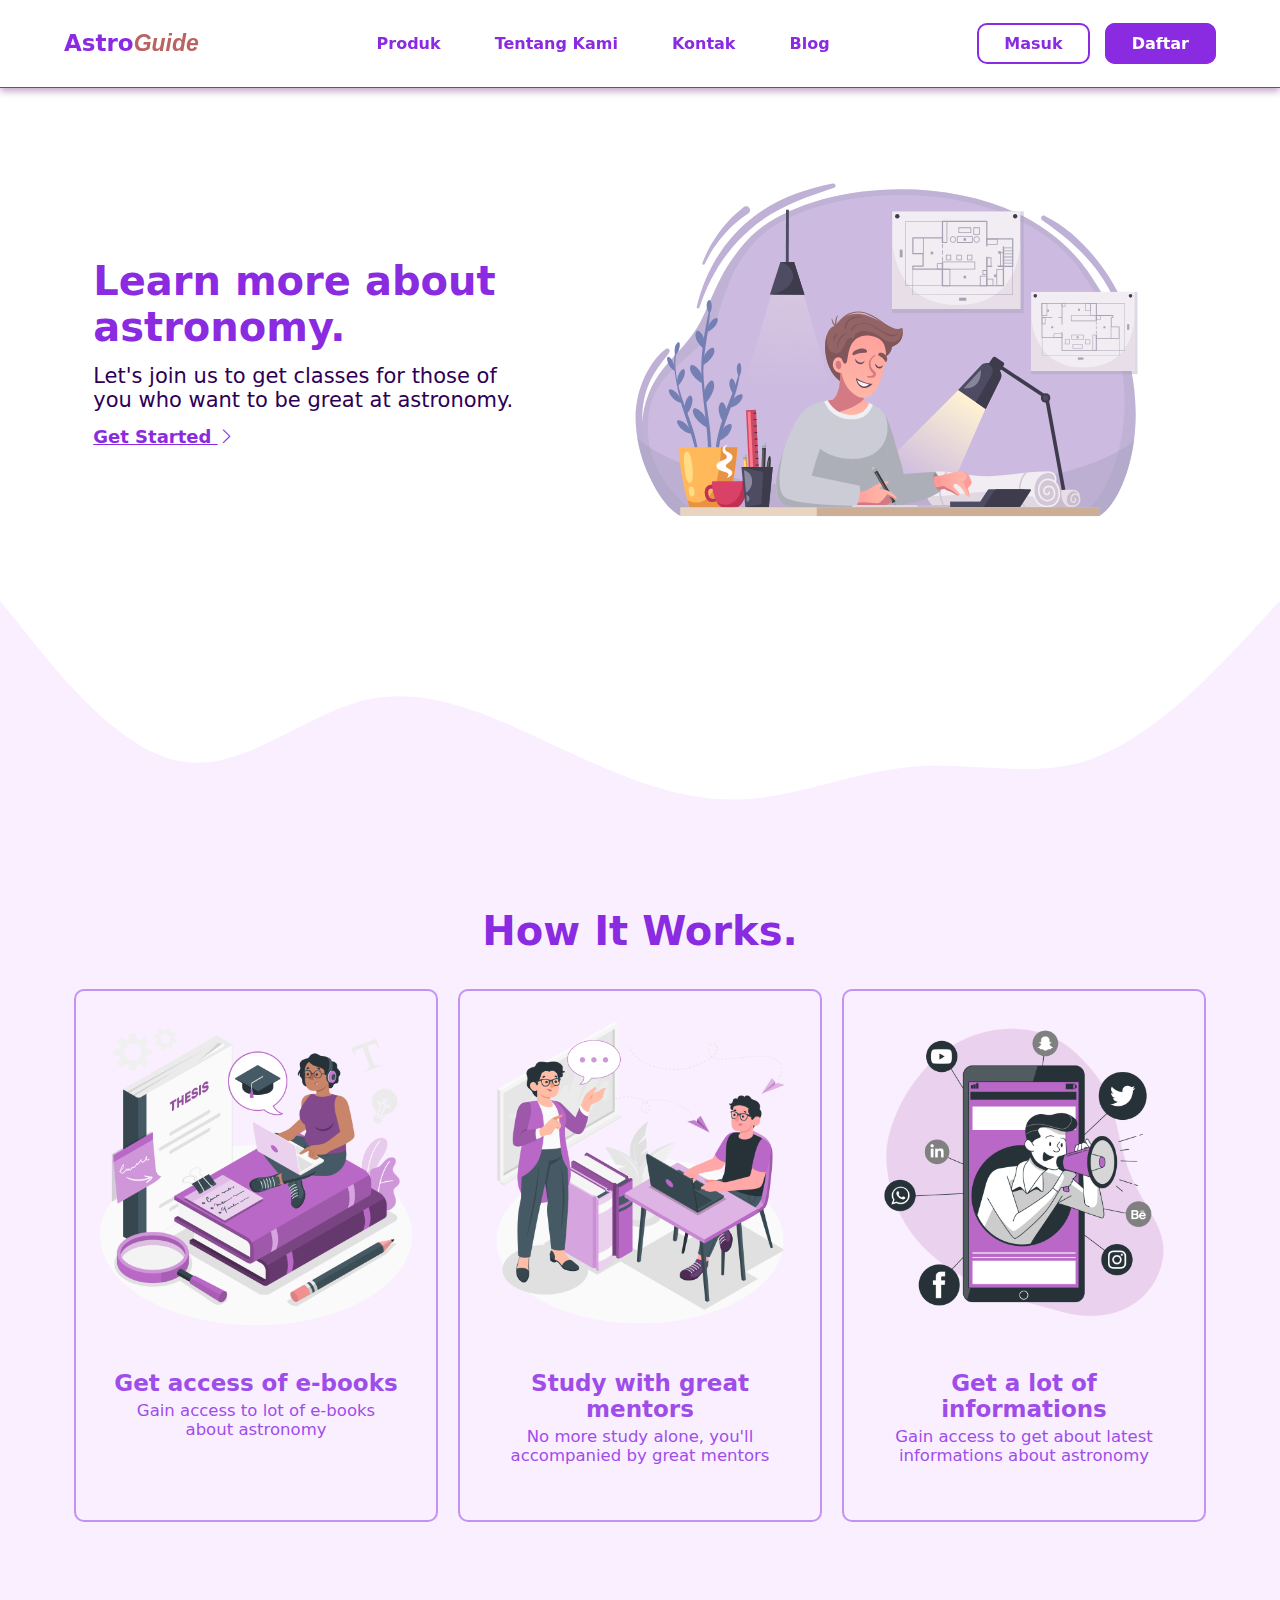
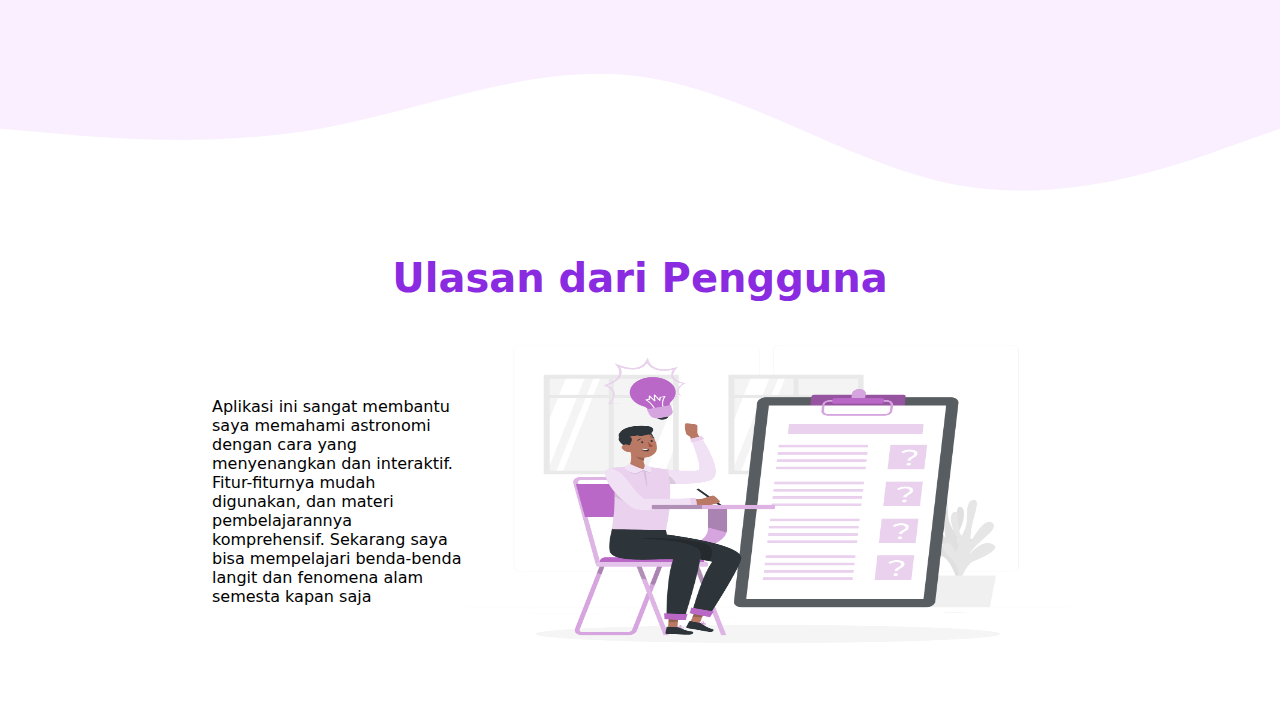
==== index.html @ 0cd85028 "first commit" ====
<!DOCTYPE html>
<html lang="en">
<head>
    <meta charset="UTF-8">
    <meta name="viewport" content="width=device-width, initial-scale=1.0">
    <title>Astro Guide</title>
    <link rel="stylesheet" href="/css/main.css">
    <link rel="stylesheet" href="https://cdn.jsdelivr.net/npm/bootstrap-icons@1.11.3/font/bootstrap-icons.min.css">
</head>
<body>
    <div class="navbar">
        <div class="logo">
            <a href="#">
                <h4>Astro<span>Guide</span> </h4>
            </a>
        </div>
        <div class="nav-items">
            <ul>
                <li>
                    <a href="product.html">Produk</a>
                </li>
                <li>
                    <a href="#">Tentang Kami</a>
                </li>
                <li>
                    <a href="#">Kontak</a>
                </li>
                <li>
                    <a href="#">Blog</a>
                </li>
            </ul>
        </div>
        
        <div class="button">
            <div id="btn-login">
                <a href="#">Masuk</a>
            </div>
            <div id="btn-register">
                <a href="#">Daftar</a>
            </div>
        </div>
    </div>
    <div class="section1">
        <div class="text">
            <h1>Learn more about astronomy.</h1>
            <p>Let's join us to get classes for those of you who want to be great at astronomy.</p>
            <a href="#">
                Get Started 
                <i class="bi bi-chevron-right"></i> 
            </a>
        </div>
        <img src="/img/13963346_2008.i203.001.architect cartoon.svg" alt="" height="400" width="600">    
        <svg xmlns="http://www.w3.org/2000/svg" viewBox="0 0 1440 320"><path fill="#faefffff" fill-opacity="1" d="M0,32L34.3,74.7C68.6,117,137,203,206,213.3C274.3,224,343,160,411,144C480,128,549,160,617,192C685.7,224,754,256,823,256C891.4,256,960,224,1029,218.7C1097.1,213,1166,235,1234,208C1302.9,181,1371,107,1406,69.3L1440,32L1440,320L1405.7,320C1371.4,320,1303,320,1234,320C1165.7,320,1097,320,1029,320C960,320,891,320,823,320C754.3,320,686,320,617,320C548.6,320,480,320,411,320C342.9,320,274,320,206,320C137.1,320,69,320,34,320L0,320Z"></path></svg>
    </div>

    <div class="section2">
        <h1>How It Works.</h1>
        <div class="container">
            <div class="column">
                <img src="/img/Thesis-amico.png" alt="">
                <div class="col-text">
                    <h3> Get access of e-books</h3>
                    <p>Gain access to lot of e-books about astronomy</p>
                </div>
            </div>
            <div class="column">
                <img src="img/Lesson-amico.png" alt="">
                <div class="col-text">
                    <h3>Study with great mentors</h3>
                    <p>No more study alone, you'll accompanied by great mentors</p>
                </div>
            </div>
            <div class="column">
                <img src="img/Mobile Marketing-bro.png" alt="">
                <div class="col-text">
                    <h3>Get a lot of informations</h3>
                    <p>Gain access to get about latest informations about astronomy</p>
                </div>
            </div>
        </div>
        <svg xmlns="http://www.w3.org/2000/svg" viewBox="0 0 1440 320"><path fill=" #ffff" fill-opacity="1" d="M0,192L60,197.3C120,203,240,213,360,192C480,171,600,117,720,133.3C840,149,960,235,1080,256C1200,277,1320,235,1380,213.3L1440,192L1440,320L1380,320C1320,320,1200,320,1080,320C960,320,840,320,720,320C600,320,480,320,360,320C240,320,120,320,60,320L0,320Z"></path></svg>
    </div>

    <div class="section3">
        <h1>Ulasan dari Pengguna</h1>
        <div class="review-1">
            <p>Aplikasi ini sangat membantu saya memahami astronomi dengan cara yang menyenangkan dan interaktif. Fitur-fiturnya mudah digunakan, dan materi pembelajarannya komprehensif. Sekarang saya bisa mempelajari benda-benda langit dan fenomena alam semesta kapan saja</p>
            <img src="/img/Exams-rafiki.png" alt="" height="400" width="600">
        </div>
    </div>

    <!-- <div class="footer">
        <div class="header-footer">
            <a class="logo-footer" href="#">
                <h4>AstroGuide</h4>
            </a>
            <div class="social-media">
                <ul>
                    <li>
                        <a href="#"><i class="bi bi-instagram"></i></a> 
                    </li>
                    <li>
                        <a href="#"><i class="bi bi-twitter"></i></a>
                    </li>
                    <li>
                        <a href="#"><i class="bi bi-facebook"></i></a>
                    </li>
                </ul>
            </div>
        </div>
    </div> -->
</body>
</html>
---- css/main.css ----
* {
    padding: 0;
    margin: 0;
    box-sizing: border-box;
    font-family: system-ui, -apple-system, BlinkMacSystemFont, 'Segoe UI', Roboto, Oxygen, Ubuntu, Cantarell, 'Open Sans', 'Helvetica Neue', sans-serif;
}

.navbar {
    position: sticky;
    top: 0;
    background-color: #ffff;
    display: flex;
    align-items: center;
    padding: 30px 5%;
    border-bottom: 1px solid;
    color: blueviolet;
    box-shadow: 0 3.5px 7px rgba(90, 2, 90, 0.35); 
}


.navbar a {
    text-decoration: none;
    color: blueviolet;
}

.logo a:hover {
    color: rgb(195, 147, 241);
}

.logo h4 {
    font-size: 23px;
    font-weight: bold;
}

.logo span {
    font-size: 23px;
    font-weight: bold;
    font-style: oblique;
    font-family: Verdana, Geneva, Tahoma, sans-serif;
    color: rgba(170, 60, 60, 0.8);  
}

.logo span:hover {
    font-size: 21px;
    font-weight: bold;
    font-style: oblique;
    font-family: Verdana, Geneva, Tahoma, sans-serif;
    color: rgba(248, 86, 86, 0.8);  
}

.nav-items {
    margin-left: auto;
}

.nav-items ul {
    list-style: none;
    display: flex;
    margin: 0;
    padding: 0;
}

.nav-items li {
    margin-left: 30px;
    padding: 0px 12px 0px 12px;
}


.nav-items a {
    font-weight: 600;
}

.nav-items a:hover {
    color: rgb(195, 147, 241);
}

.button {
    margin-left: auto;
    display: flex;
}

.button #btn-login a {
    margin-right: 15px;
    font-weight: 600;
    border: 2px solid blueviolet;
    padding: 9px 25px 9px 25px;
    border-radius: 10px;
    background-color: #ffff;
    color: blueviolet;
    
}

.button #btn-login a:hover {
    background-color: blueviolet;
    color: #ffff;
}

.button #btn-register a {
    font-weight: 600;
    border: 2px solid blueviolet;
    padding: 9px 25px 9px 25px;
    border-radius: 10px;
    background-color: blueviolet;
    color: #ffff;
}

.button #btn-register a:hover {
    background-color: rgb(79, 15, 139);
}

.section1 {
    padding: 5% 0 0 0;
    display: flex;
    align-items: center;
    justify-content: center;
    flex-wrap: wrap;
    gap: 20px;   
}

.text {
    width: 37%;
}

.text h1 {
    font-size: 40px;
    color: blueviolet;
}

.text p {
    margin: 14px 0;
    font-size: 21px;    
    color: rgb(45, 0, 86);
    width: 90%;
}

.text a {
    font-size: 18px;
    font-weight: 650;
    color: blueviolet;
}

.text a:hover {
    color: #c393f1;
}

.text i {
    font-size: 17px;
}

.section2 {
    background-color: #faefff;
    padding: 4% 0 0 0;
}

.section2 svg {
    margin-bottom: -4px;
}

.section2 h1 {
    text-align: center;
    font-size: 40px;
    color: blueviolet;
}

.container {
    margin: 2% 5%;
    display: flex;
}

.column {
    flex: 1;
    margin: 10px;
    padding: 20px;
    text-align: center;
    border: 2px solid #c393f1;
    border-radius: 10px;
}

.column img {
    max-width: 100%;
    height: auto;
}

.column .col-text {
    margin: 20px 0px 20px 0px;
    padding: 15px;
    color: #9e4de9;
}

.col-text h3 {
    margin-bottom: 5px;
    font-size: 23px;
}

.col-text p {
    font-size: 16.5px;
}

.section3 {
    padding: 1% 0 0 0;
}

.section3 h1 {
    text-align: center;
    font-size: 40px;
    color: blueviolet;
}

.review-1 {
    display: flex;
    justify-content: center;
    align-items: center;
}

.review-1 p {
    width: 20%;
}

/* .footer {
    margin: 0;
    padding: 20px;
}

.footer .header-footer {
    display: flex;
    margin: 23px 58px;
    border: 1px solid;
    padding: 15px;    
}

.footer .logo-footer{
    color: #c393f1;
    text-decoration: none;
}

.footer .header-footer i {
    color: #c393f1;
}

.footer .header-footer ul {
    list-style: none;
    display: flex;
}

.footer .header-footer li {
    margin-left: 50px;
} */
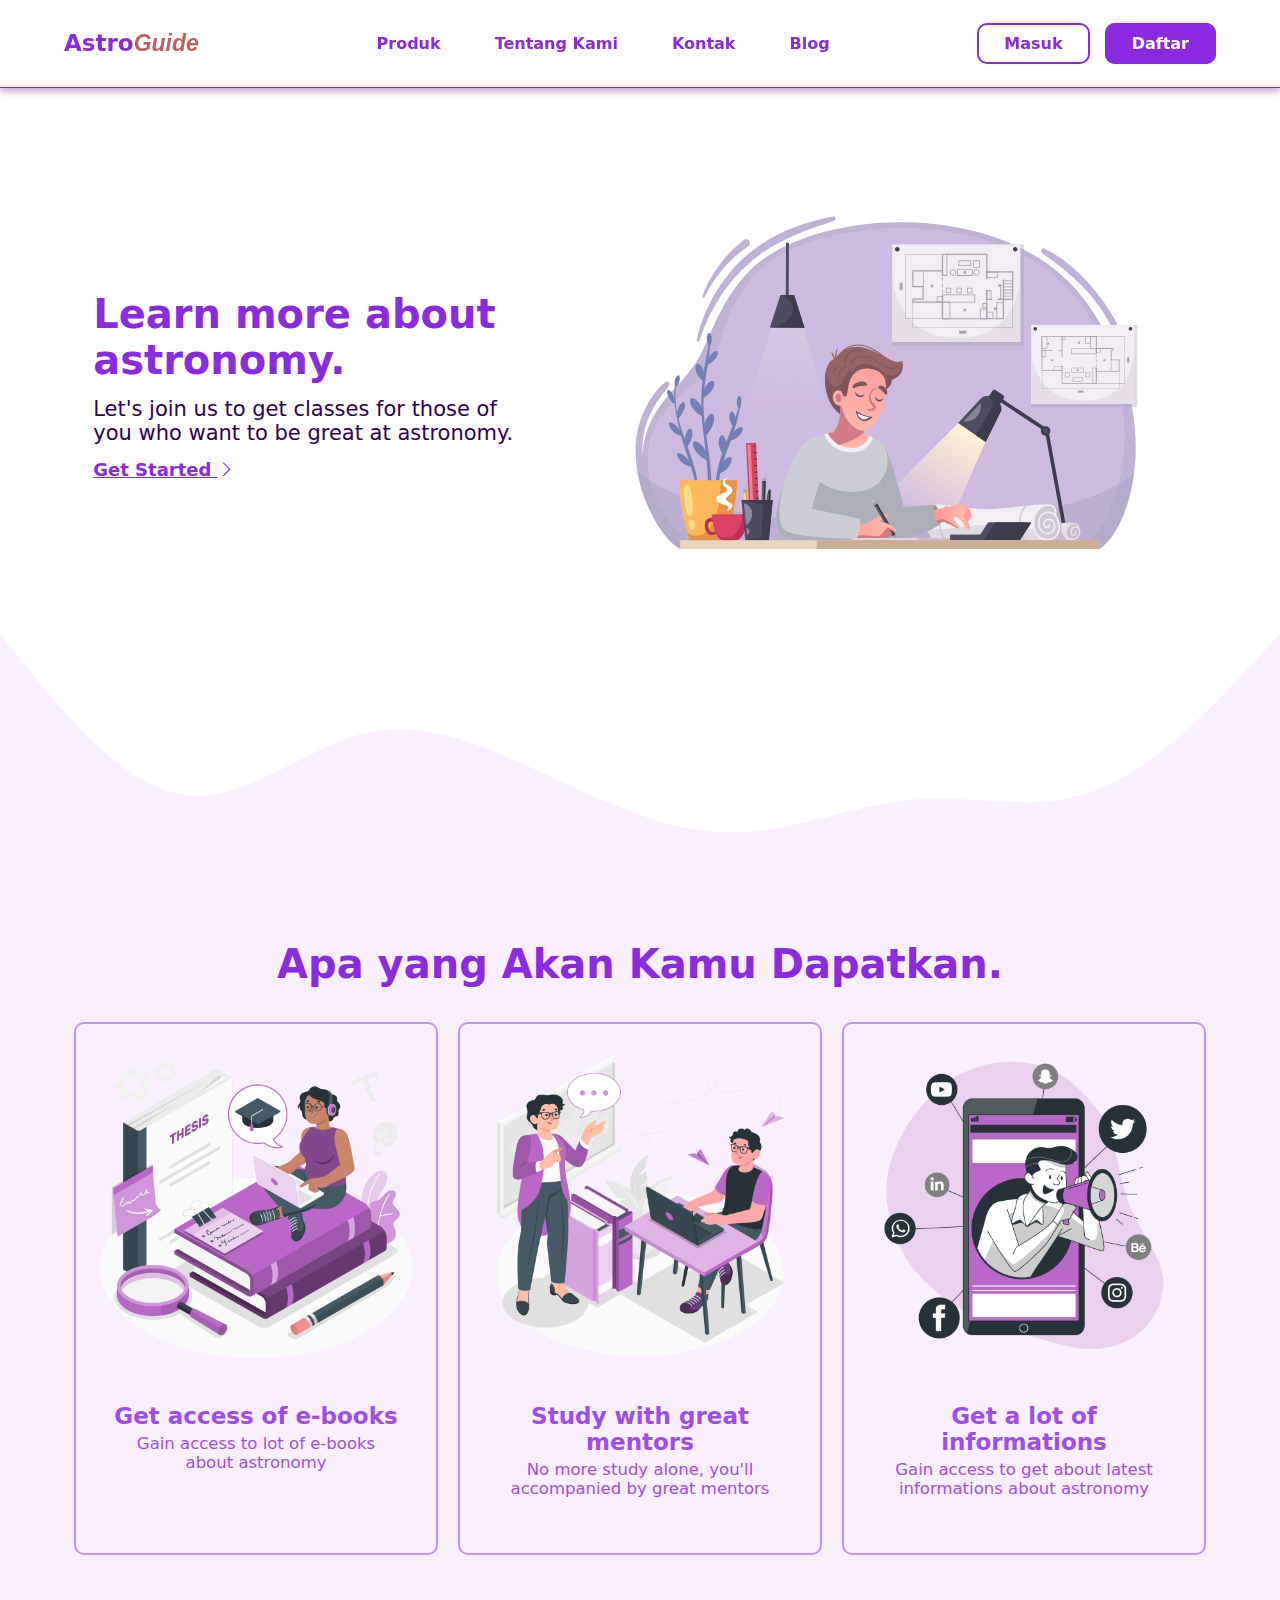
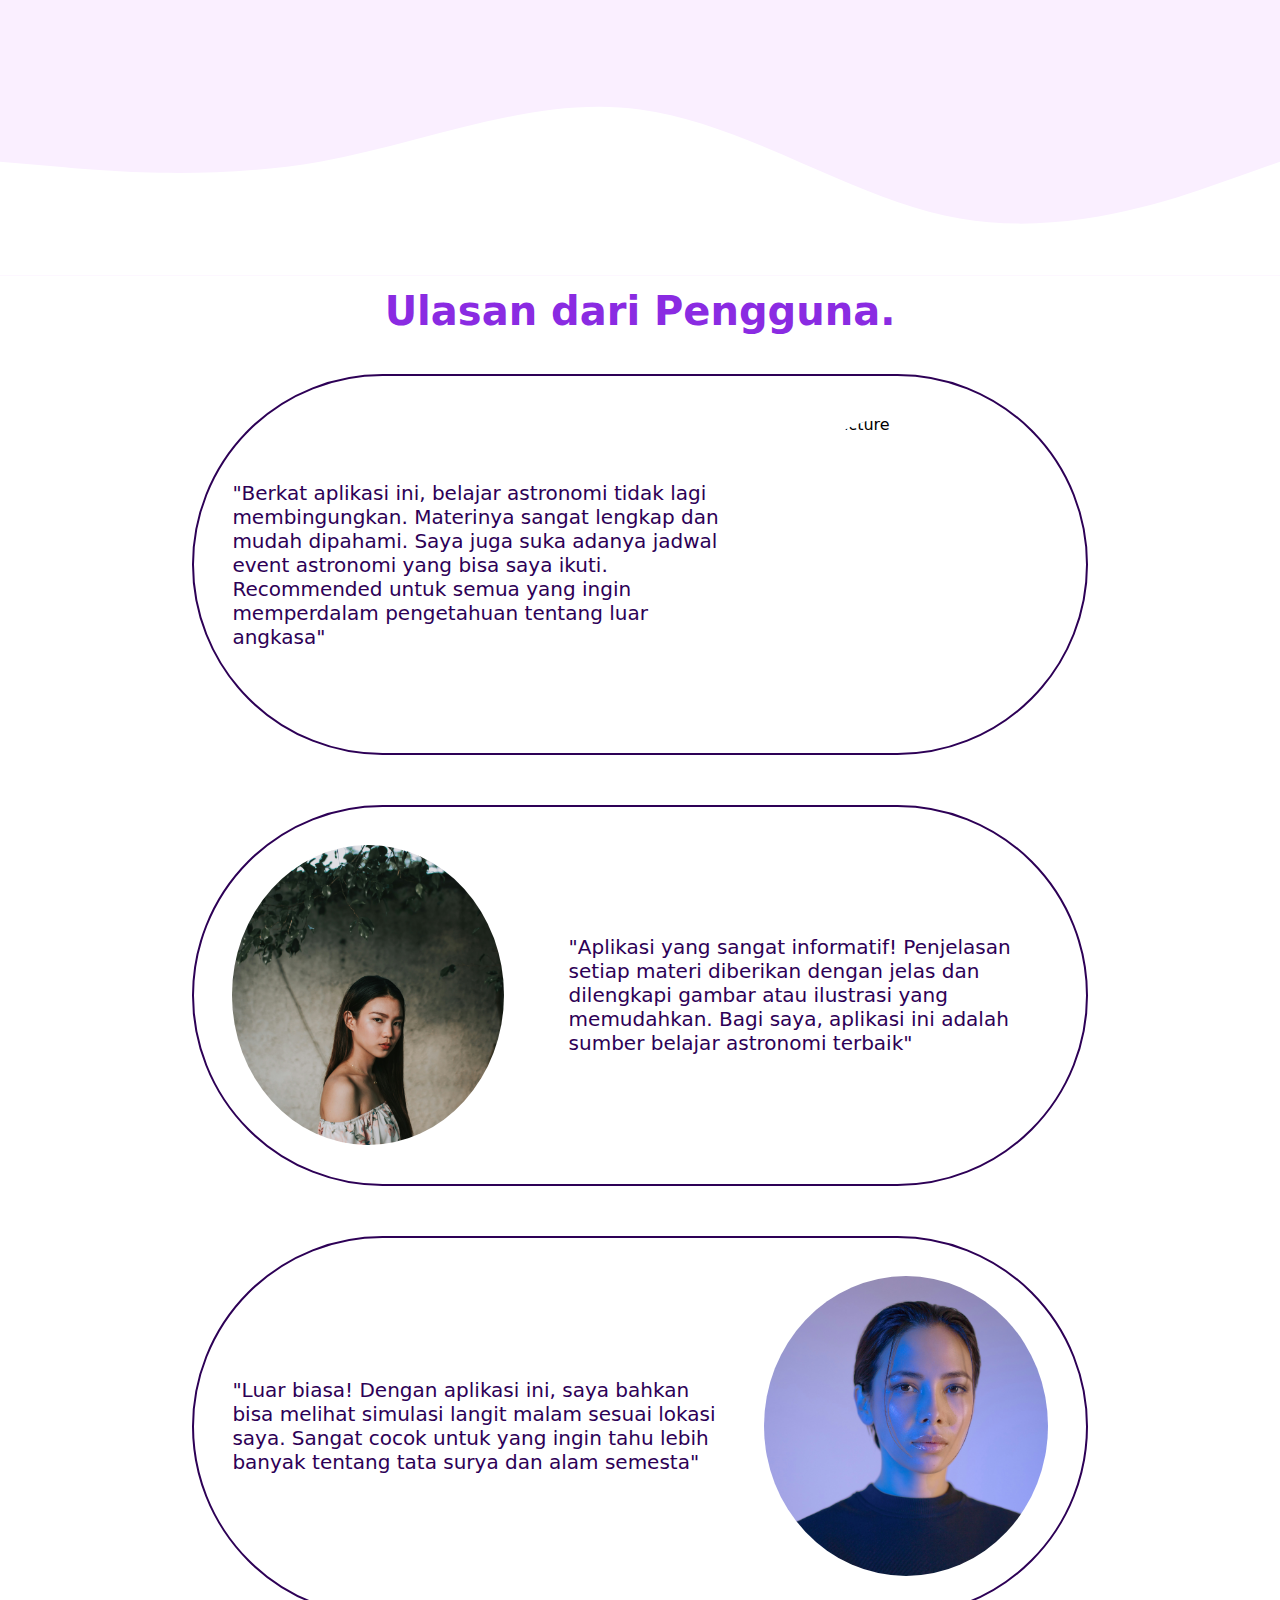
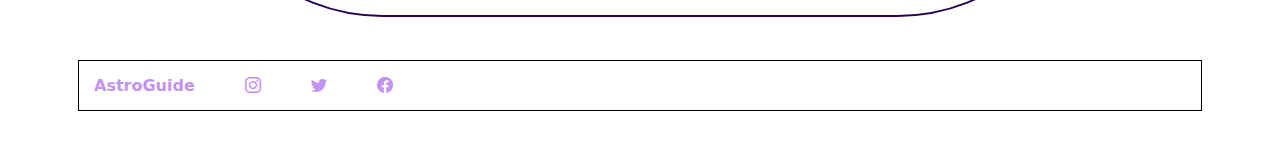
==== commit 84565eec: "update mayor section 3 dan minor section 1" ====
--- a/index.html
+++ b/index.html
@@ -54,7 +54,7 @@
     </div>
 
     <div class="section2">
-        <h1>How It Works.</h1>
+        <h1>Apa yang Akan Kamu Dapatkan.</h1>
         <div class="container">
             <div class="column">
                 <img src="/img/Thesis-amico.png" alt="">
@@ -82,14 +82,22 @@
     </div>
 
     <div class="section3">
-        <h1>Ulasan dari Pengguna</h1>
+        <h1>Ulasan dari Pengguna.</h1>
         <div class="review-1">
-            <p>Aplikasi ini sangat membantu saya memahami astronomi dengan cara yang menyenangkan dan interaktif. Fitur-fiturnya mudah digunakan, dan materi pembelajarannya komprehensif. Sekarang saya bisa mempelajari benda-benda langit dan fenomena alam semesta kapan saja</p>
-            <img src="/img/Exams-rafiki.png" alt="" height="400" width="600">
+            <p>"Berkat aplikasi ini, belajar astronomi tidak lagi membingungkan. Materinya sangat lengkap dan mudah dipahami. Saya juga suka adanya jadwal event astronomi yang bisa saya ikuti. Recommended untuk semua yang ingin memperdalam pengetahuan tentang luar angkasa"</p>
+            <img src="img/joe-gardner-N5GCRjEMboQ-unsplash.jpg" alt="Profile Picture">
+        </div>
+        <div class="review-2">
+            <img src="img/jim-flores-dE6c9RZoyL8-unsplash.jpg" alt="Profile Picture">
+            <p>"Aplikasi yang sangat informatif! Penjelasan setiap materi diberikan dengan jelas dan dilengkapi gambar atau ilustrasi yang memudahkan. Bagi saya, aplikasi ini adalah sumber belajar astronomi terbaik"</p>
+        </div>
+        <div class="review-1">
+            <p>"Luar biasa! Dengan aplikasi ini, saya bahkan bisa melihat simulasi langit malam sesuai lokasi saya. Sangat cocok untuk yang ingin tahu lebih banyak tentang tata surya dan alam semesta"</p>
+            <img src="img/aiony-haust-3TLl_97HNJo-unsplash.jpg" alt="Profile Picture">
         </div>
     </div>
 
-    <!-- <div class="footer">
+    <div class="footer">
         <div class="header-footer">
             <a class="logo-footer" href="#">
                 <h4>AstroGuide</h4>
@@ -108,6 +116,6 @@
                 </ul>
             </div>
         </div>
-    </div> -->
+    </div>
 </body>
 </html>--- a/css/main.css
+++ b/css/main.css
@@ -108,7 +108,7 @@
 }
 
 .section1 {
-    padding: 5% 0 0 0;
+    padding: 7.6% 0 0 0;
     display: flex;
     align-items: center;
     justify-content: center;
@@ -203,19 +203,62 @@
     text-align: center;
     font-size: 40px;
     color: blueviolet;
+    margin-bottom: 40px;
+}
+
+.section3 p {
+    color: rgb(45, 0, 86);
+    font-size: 20px;
+    width: 65%;
 }
 
 .review-1 {
     display: flex;
     justify-content: center;
     align-items: center;
+    padding: 3%; 
+    width: 70%;
+    margin: auto;
+    border: 2px solid rgb(45, 0, 86);
+    border-radius: 20ch;
 }
 
 .review-1 p {
-    width: 20%;
-}
-
-/* .footer {
+    margin-right: 30px;
+}
+
+.review-1 img {
+    border-radius: 50%;
+    width: 300px;
+    height: 300px;
+    object-fit: cover;
+}
+
+.review-2 {
+    display: flex;
+    justify-content: center;
+    align-items: center;
+    padding: 3%; 
+    width: 70%;
+    margin: auto;
+    margin-top: 50px;
+    margin-bottom: 50px;
+    border: 2px solid rgb(45, 0, 86);
+    border-radius: 20ch;
+}
+
+.review-2 p {
+    margin-left: 65px;
+}
+
+.review-2 img {
+    border-radius: 50%;
+    width: 300px;
+    height: 300px;
+    object-fit: cover;
+}
+
+.footer {
     margin: 0;
     padding: 20px;
 }
@@ -243,11 +286,11 @@
 
 .footer .header-footer li {
     margin-left: 50px;
-} */
-
-
-
-
-
-
-
+}
+
+
+
+
+
+
+
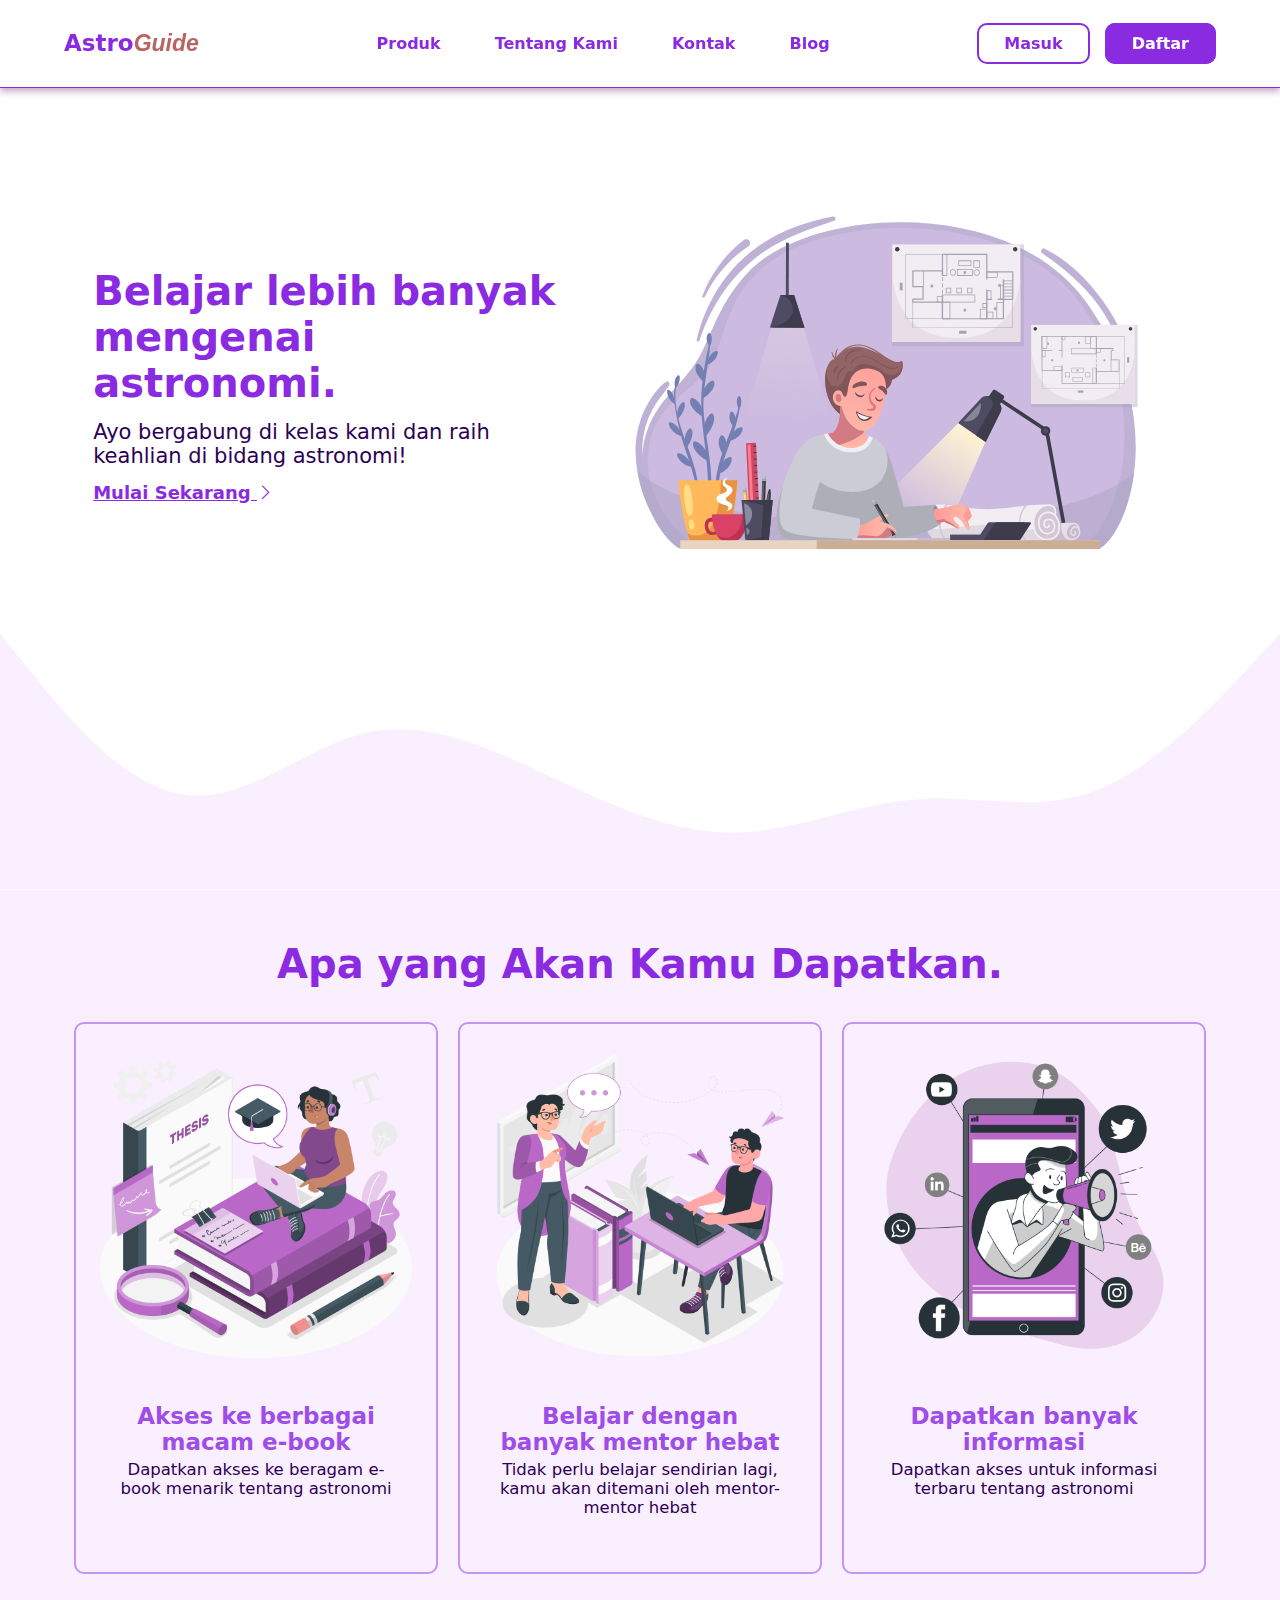
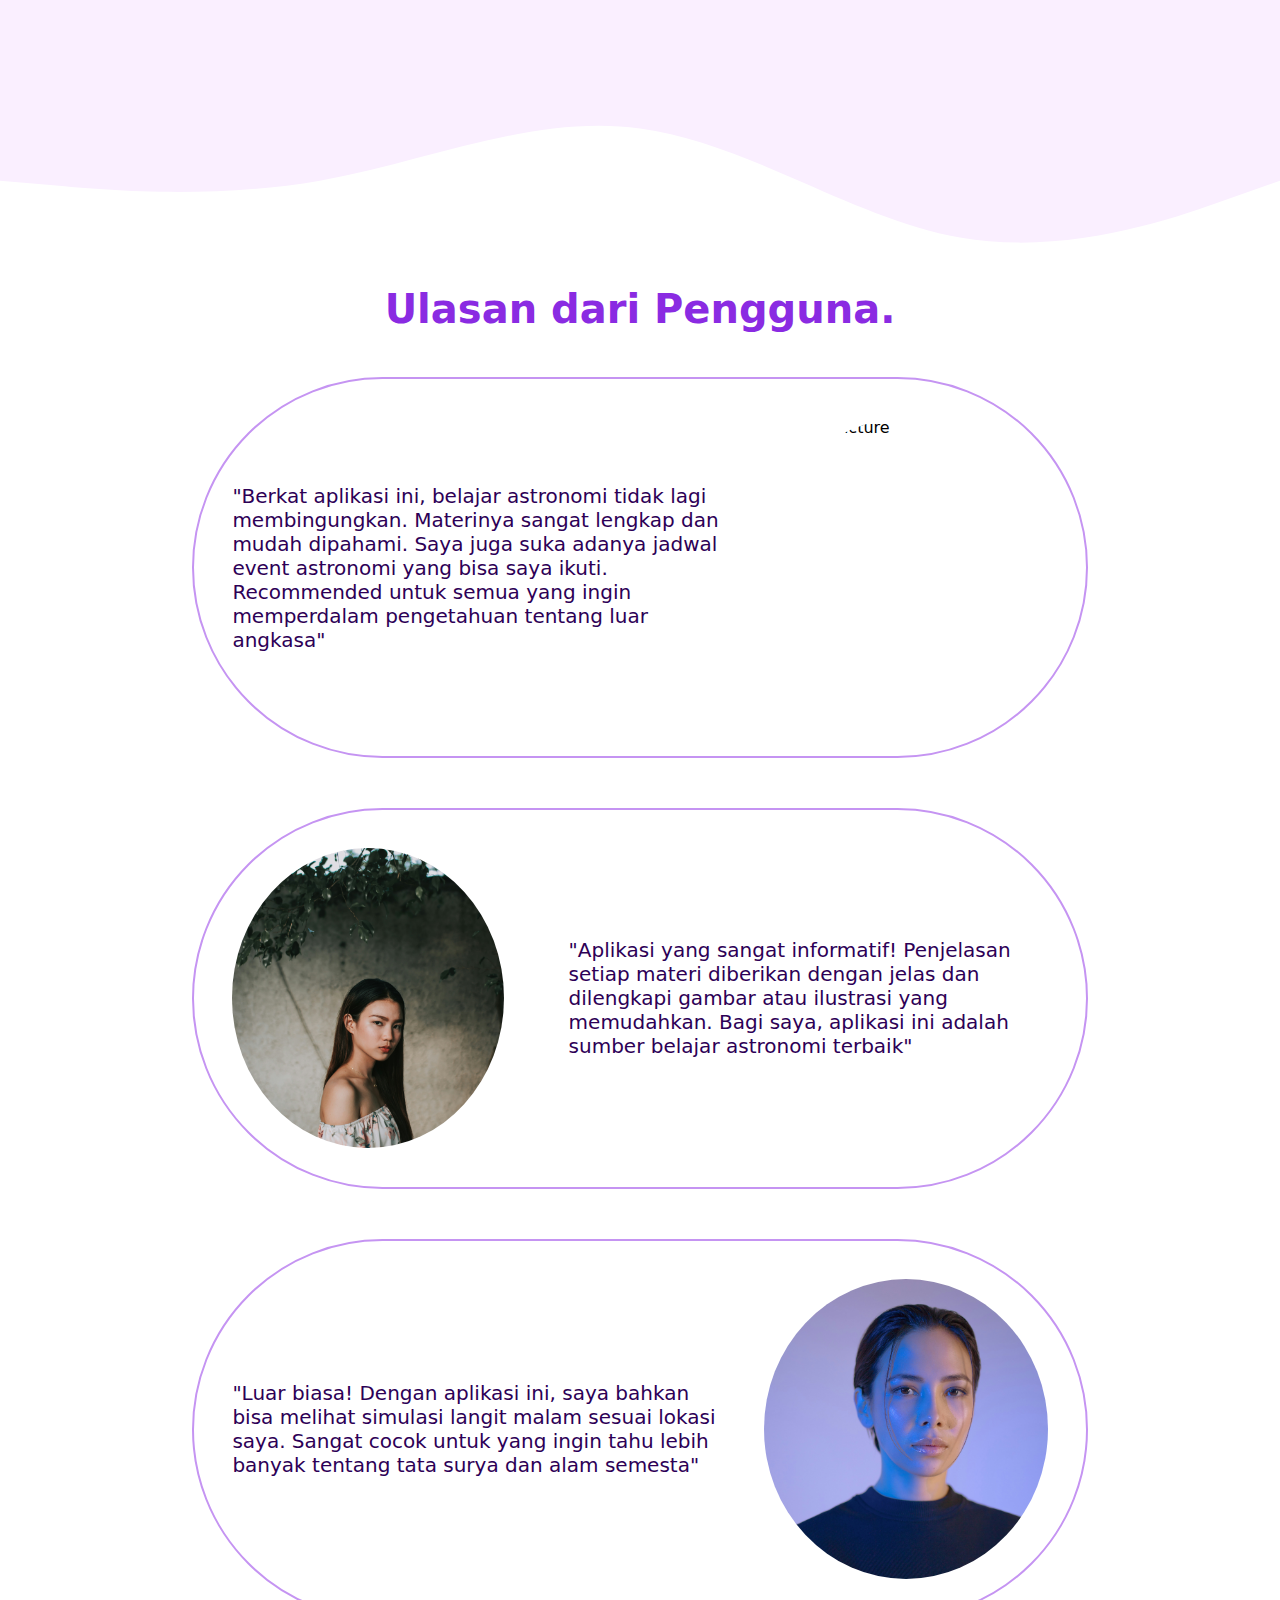
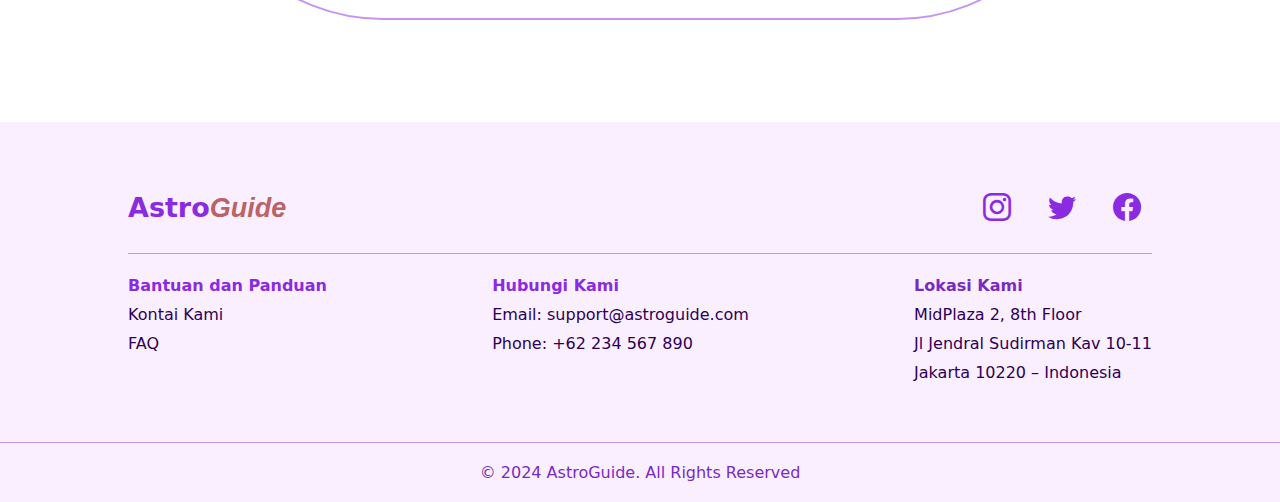
==== commit e68e491c: "membuat footer dan menambahkan sedikit minor perubahan ke dalam index" ====
--- a/index.html
+++ b/index.html
@@ -10,8 +10,8 @@
 <body>
     <div class="navbar">
         <div class="logo">
-            <a href="#">
-                <h4>Astro<span>Guide</span> </h4>
+            <a href="index.html">
+                <h4>Astro<span>Guide</span></h4>
             </a>
         </div>
         <div class="nav-items">
@@ -33,7 +33,7 @@
         
         <div class="button">
             <div id="btn-login">
-                <a href="#">Masuk</a>
+                <a href="login.html">Masuk</a>
             </div>
             <div id="btn-register">
                 <a href="#">Daftar</a>
@@ -42,10 +42,10 @@
     </div>
     <div class="section1">
         <div class="text">
-            <h1>Learn more about astronomy.</h1>
-            <p>Let's join us to get classes for those of you who want to be great at astronomy.</p>
+            <h1>Belajar lebih banyak mengenai astronomi.</h1>
+            <p>Ayo bergabung di kelas kami dan raih keahlian di bidang astronomi!</p>
             <a href="#">
-                Get Started 
+                Mulai Sekarang
                 <i class="bi bi-chevron-right"></i> 
             </a>
         </div>
@@ -59,22 +59,22 @@
             <div class="column">
                 <img src="/img/Thesis-amico.png" alt="">
                 <div class="col-text">
-                    <h3> Get access of e-books</h3>
-                    <p>Gain access to lot of e-books about astronomy</p>
+                    <h3>Akses ke berbagai macam e-book</h3>
+                    <p>Dapatkan akses ke beragam e-book menarik tentang astronomi</p>
                 </div>
             </div>
             <div class="column">
                 <img src="img/Lesson-amico.png" alt="">
                 <div class="col-text">
-                    <h3>Study with great mentors</h3>
-                    <p>No more study alone, you'll accompanied by great mentors</p>
+                    <h3>Belajar dengan banyak mentor hebat</h3>
+                    <p>Tidak perlu belajar sendirian lagi, kamu akan ditemani oleh mentor-mentor hebat</p>
                 </div>
             </div>
             <div class="column">
                 <img src="img/Mobile Marketing-bro.png" alt="">
                 <div class="col-text">
-                    <h3>Get a lot of informations</h3>
-                    <p>Gain access to get about latest informations about astronomy</p>
+                    <h3>Dapatkan banyak informasi</h3>
+                    <p>Dapatkan akses untuk informasi terbaru tentang astronomi</p>
                 </div>
             </div>
         </div>
@@ -99,9 +99,9 @@
 
     <div class="footer">
         <div class="header-footer">
-            <a class="logo-footer" href="#">
-                <h4>AstroGuide</h4>
-            </a>
+            <div class="logo-footer">
+                <h4>Astro<span>Guide</span></h4>
+            </div>
             <div class="social-media">
                 <ul>
                     <li>
@@ -116,6 +116,31 @@
                 </ul>
             </div>
         </div>
+        <div class="body-footer">
+            <div class="links">
+                <h4>Bantuan dan Panduan</h4>
+                <ul>
+                    <li><a href="#">Kontai Kami</a></li>
+                    <li><a href="#">FAQ</a></li>
+                </ul>
+            </div>
+            <div class="contact">
+                <h4>Hubungi Kami</h4>
+                <p>Email: support@astroguide.com</p>
+                <p>Phone: +62 234 567 890</p>
+            </div>
+            <div class="location">
+                <h4>Lokasi Kami</h4>
+                <p>MidPlaza 2, 8th Floor</p>
+                <p> Jl Jendral Sudirman Kav 10-11</p>
+                <p>Jakarta 10220 – Indonesia</p>
+            </div>
+        </div>
     </div>
+    <footer>
+        <p>© 2024 AstroGuide. All Rights Reserved</p>
+    </footer>
+            
 </body>
+<script ></script>
 </html>--- a/css/main.css
+++ b/css/main.css
@@ -13,14 +13,14 @@
     align-items: center;
     padding: 30px 5%;
     border-bottom: 1px solid;
-    color: blueviolet;
+    color: rgb(138, 43, 226);
     box-shadow: 0 3.5px 7px rgba(90, 2, 90, 0.35); 
 }
 
 
 .navbar a {
     text-decoration: none;
-    color: blueviolet;
+    color: rgb(138, 43, 226);
 }
 
 .logo a:hover {
@@ -52,6 +52,11 @@
     margin-left: auto;
 }
 
+.nav-items .active {
+    color: rgb(195, 147, 241);
+    text-decoration: underline;
+}
+
 .nav-items ul {
     list-style: none;
     display: flex;
@@ -63,7 +68,6 @@
     margin-left: 30px;
     padding: 0px 12px 0px 12px;
 }
-
 
 .nav-items a {
     font-weight: 600;
@@ -90,7 +94,7 @@
 }
 
 .button #btn-login a:hover {
-    background-color: blueviolet;
+    background-color: #8a2be2;
     color: #ffff;
 }
 
@@ -122,7 +126,7 @@
 
 .text h1 {
     font-size: 40px;
-    color: blueviolet;
+    color: rgb(138, 43, 226);
 }
 
 .text p {
@@ -152,13 +156,13 @@
 }
 
 .section2 svg {
-    margin-bottom: -4px;
+    margin-bottom: -25px;
 }
 
 .section2 h1 {
     text-align: center;
     font-size: 40px;
-    color: blueviolet;
+    color: rgb(138, 43, 226);
 }
 
 .container {
@@ -171,7 +175,7 @@
     margin: 10px;
     padding: 20px;
     text-align: center;
-    border: 2px solid #c393f1;
+    border: 2px solid rgb(197, 148, 242);
     border-radius: 10px;
 }
 
@@ -183,7 +187,7 @@
 .column .col-text {
     margin: 20px 0px 20px 0px;
     padding: 15px;
-    color: #9e4de9;
+    color: rgb(158, 77, 233);
 }
 
 .col-text h3 {
@@ -193,17 +197,18 @@
 
 .col-text p {
     font-size: 16.5px;
+    color: rgb(45, 0, 86);
 }
 
 .section3 {
-    padding: 1% 0 0 0;
+    padding: 1% 0 8% 0;
 }
 
 .section3 h1 {
     text-align: center;
     font-size: 40px;
-    color: blueviolet;
-    margin-bottom: 40px;
+    color: rgb(138, 43, 226);
+    margin-bottom: 45px;
 }
 
 .section3 p {
@@ -219,7 +224,7 @@
     padding: 3%; 
     width: 70%;
     margin: auto;
-    border: 2px solid rgb(45, 0, 86);
+    border: 2px solid rgb(197, 148, 242);
     border-radius: 20ch;
 }
 
@@ -243,7 +248,7 @@
     margin: auto;
     margin-top: 50px;
     margin-bottom: 50px;
-    border: 2px solid rgb(45, 0, 86);
+    border: 2px solid rgb(197, 148, 242);
     border-radius: 20ch;
 }
 
@@ -259,38 +264,124 @@
 }
 
 .footer {
-    margin: 0;
+    border-top: 1px solid #faefff;
+    padding: 60px 0 60px 0;
+    background-color: #faefff;
+    
+}
+
+.header-footer {
+    display: flex;
+    justify-content: space-between;
+    width: 80%;
+    margin-left: auto;
+    margin-right: auto;
+    align-items: center;
+    border-bottom: 1px solid rgb(197, 148, 242);
+}
+
+.logo-footer {
+    font-size: 27px;
+    font-weight: bold;
+    color: rgb(138, 43, 226);
+    margin-bottom: 20px;
+}
+
+.logo-footer span {
+    font-size: 27px;
+    font-weight: bold;
+    font-style: oblique;
+    font-family: Verdana, Geneva, Tahoma, sans-serif;
+    color: rgba(170, 60, 60, 0.8);  
+}
+
+.social-media ul {
+    list-style: none;
+    display: flex;
+    margin-bottom: 20px;
+}
+
+.social-media li {
+    margin-left: 15px;
+    font-size: 28px;
+}
+
+.social-media a {
+    height: 40px;
+    width: 40px;
+    border-radius: 50%;
+    display: inline-flex; 
+    justify-content: center;
+    align-items: center;
+    padding: 25px;
+    color: rgb(138, 43, 226); 
+}
+
+.social-media a:hover {
+    background-color:  rgb(138, 43, 226); 
+    color: #faefff;
+}
+
+.body-footer {
+    display: flex;
+    justify-content: space-between;
+    margin-top: 22px;
+    width: 80%;
+    margin-left: 10%;
+}
+
+.links h4 {
+    color: #8a2be2;
+}
+
+.links ul li {
+    list-style: none;
+    text-decoration: none;
+    margin-top: 10px;
+}
+
+.links a {
+    text-decoration: none;
+    color: rgb(45, 0, 86);
+}
+
+.links a:hover {
+    color: #aa69e7;
+}
+.contact h4 {
+    color: #8a2be2;
+}
+
+.contact p {
+    margin-top: 10px;
+    color: rgb(45, 0, 86);
+}
+
+.location h4 {
+    color: #782bc1;    
+}
+.location p {
+    margin-top: 10px;
+    color: rgb(45, 0, 86);
+}
+
+footer {
+    text-align: center;
+    align-items: center;
     padding: 20px;
-}
-
-.footer .header-footer {
-    display: flex;
-    margin: 23px 58px;
-    border: 1px solid;
-    padding: 15px;    
-}
-
-.footer .logo-footer{
-    color: #c393f1;
-    text-decoration: none;
-}
-
-.footer .header-footer i {
-    color: #c393f1;
-}
-
-.footer .header-footer ul {
-    list-style: none;
-    display: flex;
-}
-
-.footer .header-footer li {
-    margin-left: 50px;
-}
-
-
-
-
-
-
-
+    border-top: 1px solid rgb(197, 148, 242);
+    background-color: #faefff;
+}
+footer p {
+    font-weight: 500;
+    color: #782bc1;
+}
+
+
+
+
+
+
+
+
+
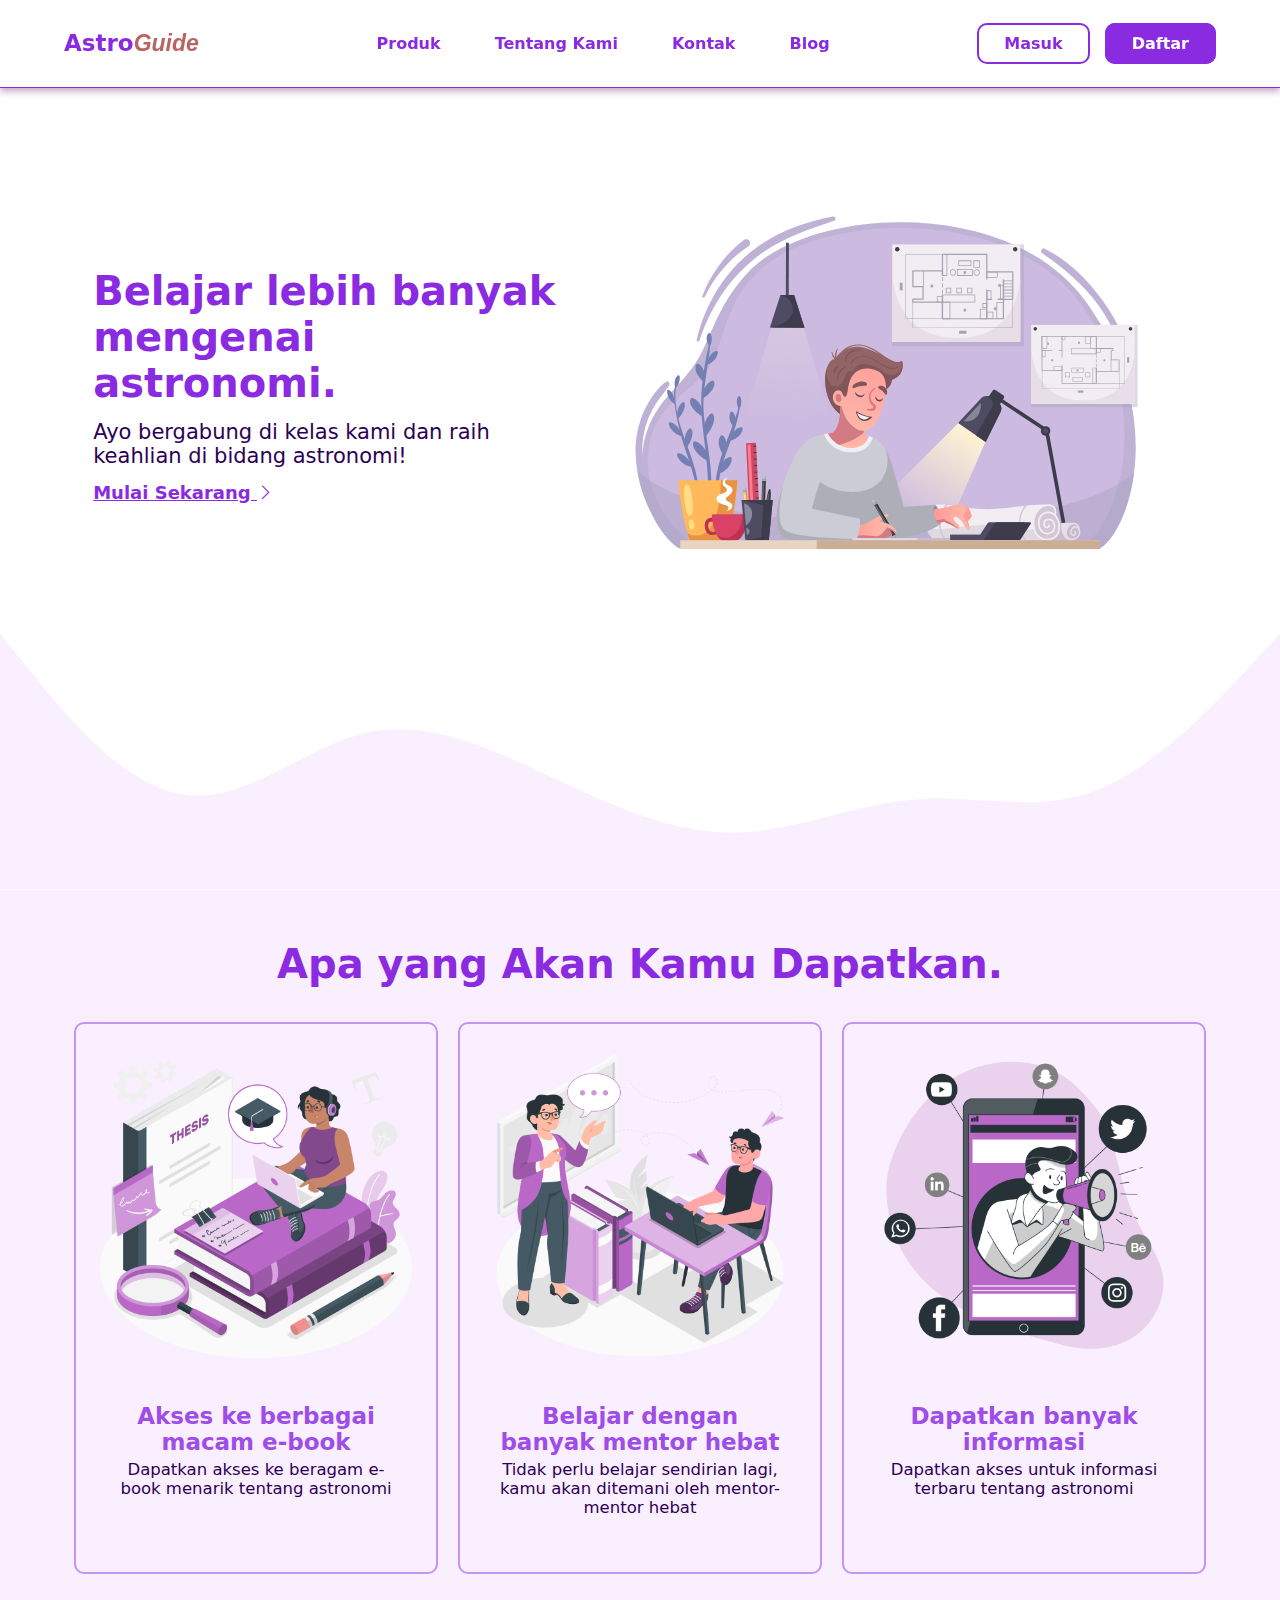
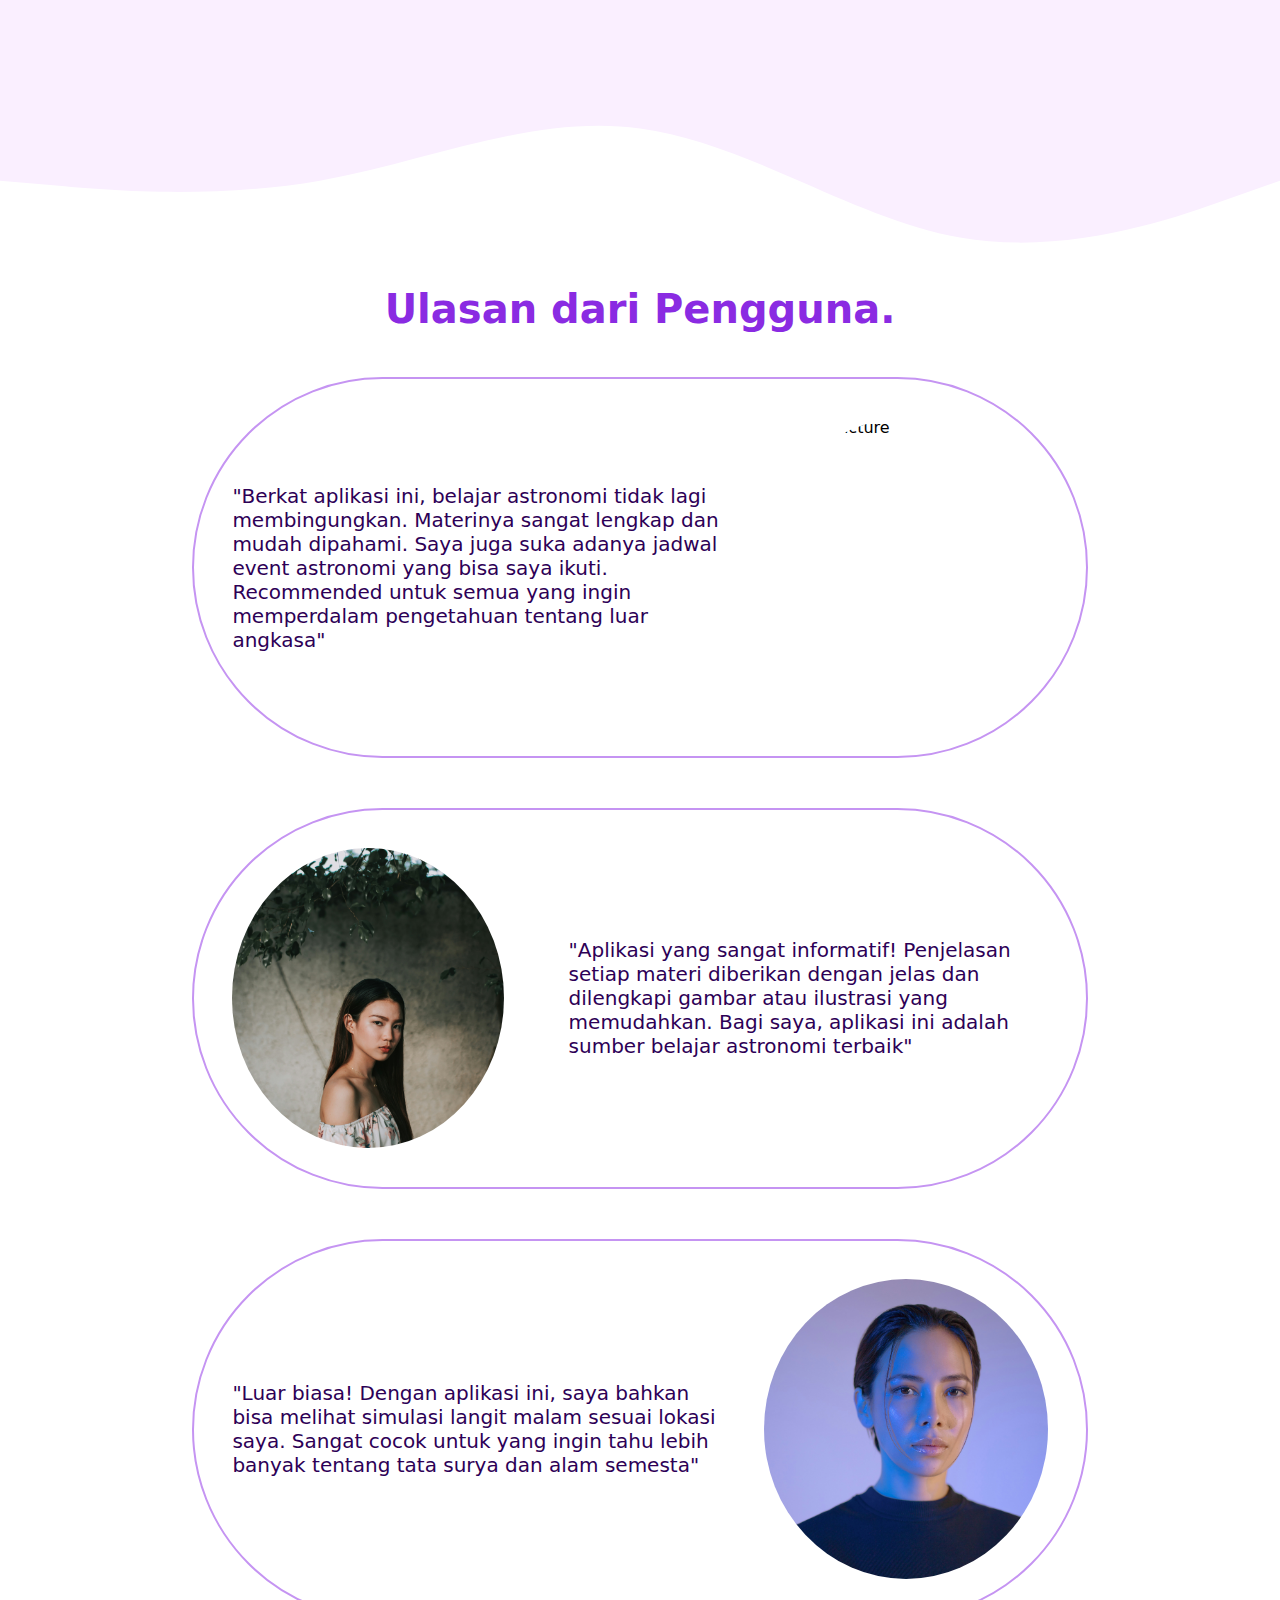
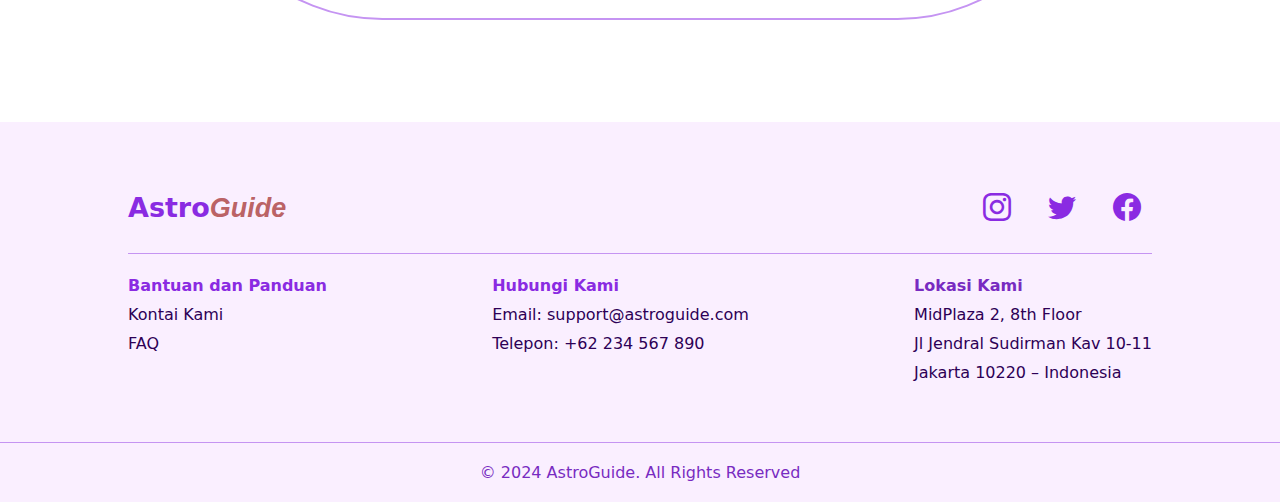
==== commit a855af74: "membuat halaman index responsive terhadap max width 500px" ====
--- a/index.html
+++ b/index.html
@@ -30,6 +30,9 @@
                 </li>
             </ul>
         </div>
+        <!-- <a href="" id="hamburger-menu">
+            <i class="bi bi-list"></i>
+        </a> -->
         
         <div class="button">
             <div id="btn-login">
@@ -127,7 +130,7 @@
             <div class="contact">
                 <h4>Hubungi Kami</h4>
                 <p>Email: support@astroguide.com</p>
-                <p>Phone: +62 234 567 890</p>
+                <p>Telepon: +62 234 567 890</p>
             </div>
             <div class="location">
                 <h4>Lokasi Kami</h4>
@@ -142,5 +145,4 @@
     </footer>
             
 </body>
-<script ></script>
 </html>--- a/css/main.css
+++ b/css/main.css
@@ -377,11 +377,173 @@
     color: #782bc1;
 }
 
-
-
-
-
-
-
-
-
+@media (max-width: 500px) {
+    html, body{
+        width: 100%;
+        /* height: 100%; */
+        overflow-x: hidden;
+    }
+    
+    .navbar {
+        /* position: sticky; */
+        /* top: 0; */
+        display: flex;
+        flex-direction: column;
+        box-sizing: border-box; 
+        width: 100%;
+        padding: 20px 8%;
+    }
+
+    .nav-items{
+        width: 100%; 
+        text-align: center;
+    }
+
+    .nav-items ul {
+        flex-direction: column;
+    }
+
+    .nav-items li {
+        padding: 10px 0;
+        margin: auto;
+    }
+
+    .button {
+        display: block; 
+        width: 100%; 
+        text-align: center; 
+    }
+
+    .button a {
+        display: block; 
+        width: 100%; 
+        padding: 12px; 
+        margin-bottom: 12px; 
+        box-sizing: border-box; 
+    }
+
+    .section1 img {
+        width: 100%; 
+        height: auto; 
+        max-width: 300px;
+        margin: 0 auto; 
+    }
+
+    .text {
+        width: 100%;
+        text-align: center;
+        padding: 8%;
+    }
+
+    .text h1 {
+        font-size: 30px; 
+    }
+
+    .text p {
+        font-size: 18px; 
+        width: 100%;
+    }
+
+    .section2 h1 {
+        font-size: 30px;
+        padding: 5%;
+    }
+
+    .container {
+        flex-direction: column;
+        margin: 3% 8%;
+    }
+
+    .column {
+        margin: 15px 0;
+        padding: 20px;
+    }
+
+    .section3 h1 {
+        margin-top: 30px;
+        font-size: 30px;
+        width: 100%;
+        padding: 5%;
+    }
+
+    .review-1 {
+        flex-direction: row;
+        width: 80%;
+        padding: 5%;
+    }
+
+    .review-1 p {
+        margin: auto;
+        height: 50%;
+        width: 50%;
+        font-size: 10px;
+    }
+
+    .review-2 {
+        flex-direction: row;
+        width: 80%;
+        padding: 5%;
+    }
+
+    .review-2 p {
+        margin: auto;
+        height: 50%;
+        width: 50%;
+        font-size: 10px;
+    }
+
+    .review-1 img {
+        width: 100px;
+        height: 100px;
+    }
+     .review-2 img {
+        width: 100px;
+        height: 100px;
+    }
+
+    .footer {
+        padding: 30px 0;
+    }
+
+    .header-footer {
+        flex-direction: column;
+        width: 100%;
+    }
+
+    .logo-footer h4, .logo-footer span{
+        font-size: 25px;
+    }
+
+    .social-media {
+        font-size: 20px;
+        text-align: center;
+        width: 50%;
+    }
+
+    .body-footer {
+        flex-direction: column;
+        text-align: center;
+    }
+
+    .links {
+        margin-bottom: 5%;
+    }
+
+    .contact {
+        margin-bottom: 6%;
+    }
+
+    .location {
+        margin-bottom: 2%;
+    }
+
+    footer {
+        padding: 23px;
+        font-size: 13px;
+    }
+
+}
+
+@media (max-width: 800px) {
+    
+}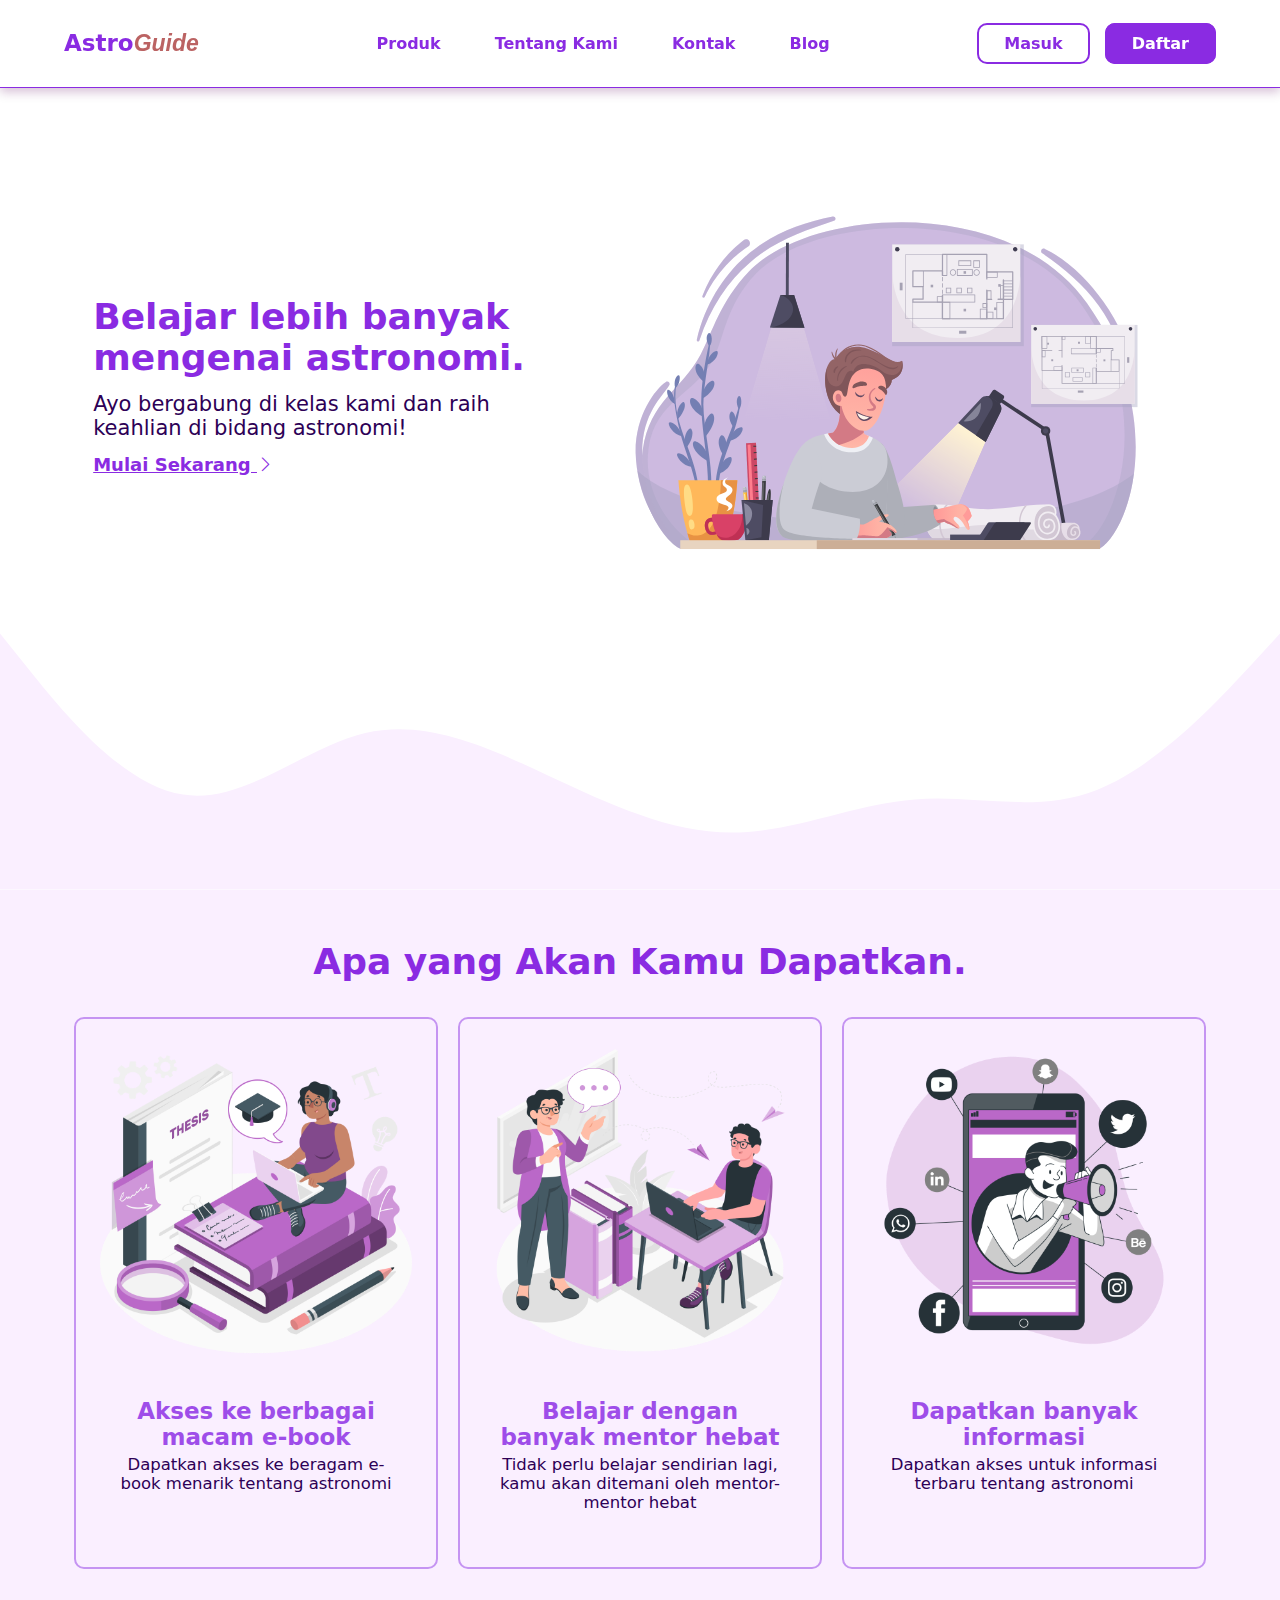
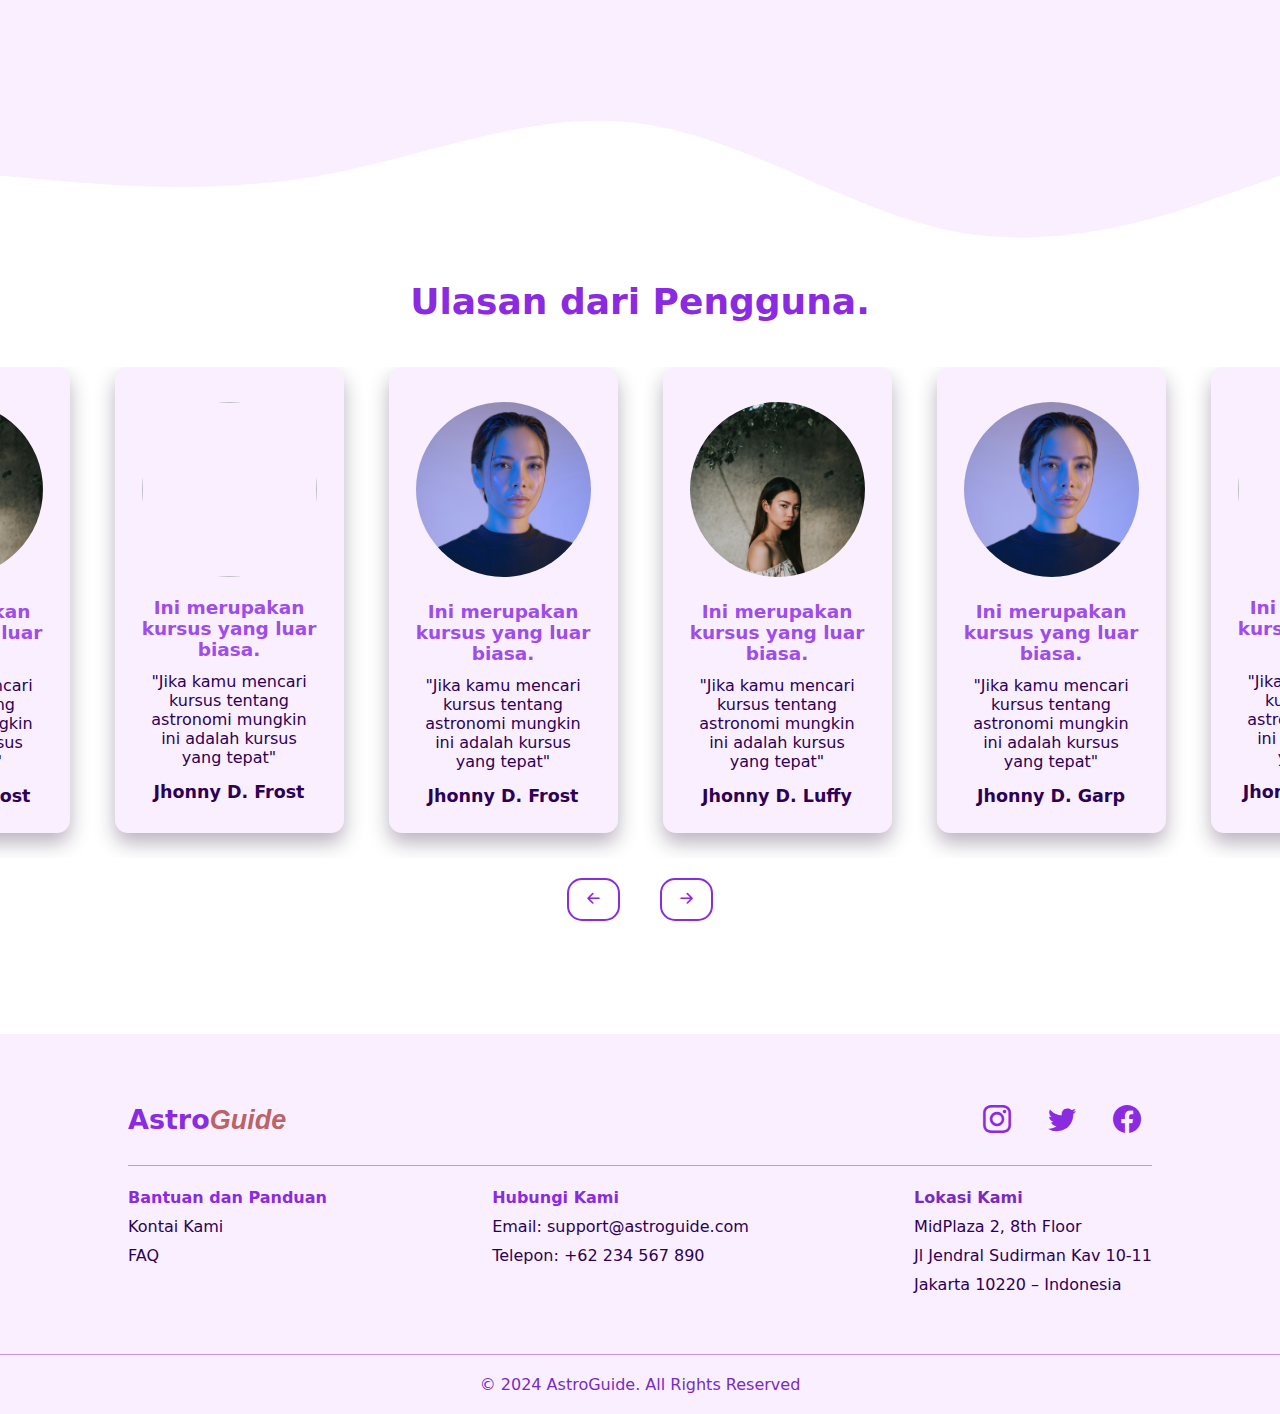
==== commit 5ac66a72: "menambahkan login page dan minor update" ====
--- a/index.html
+++ b/index.html
@@ -30,9 +30,6 @@
                 </li>
             </ul>
         </div>
-        <!-- <a href="" id="hamburger-menu">
-            <i class="bi bi-list"></i>
-        </a> -->
         
         <div class="button">
             <div id="btn-login">
@@ -86,17 +83,55 @@
 
     <div class="section3">
         <h1>Ulasan dari Pengguna.</h1>
-        <div class="review-1">
-            <p>"Berkat aplikasi ini, belajar astronomi tidak lagi membingungkan. Materinya sangat lengkap dan mudah dipahami. Saya juga suka adanya jadwal event astronomi yang bisa saya ikuti. Recommended untuk semua yang ingin memperdalam pengetahuan tentang luar angkasa"</p>
-            <img src="img/joe-gardner-N5GCRjEMboQ-unsplash.jpg" alt="Profile Picture">
+        <div class="review-section">
+            <div class="reviews-container">
+                <div class="review-card">
+                    <img src="img/jim-flores-dE6c9RZoyL8-unsplash.jpg" alt="">
+                    <h3>Ini merupakan kursus yang luar biasa.</h3>
+                    <p class="komen">"Jika kamu mencari kursus tentang astronomi mungkin ini adalah kursus yang tepat"</p> 
+                    <p class="reviewer-name">Jhonny D. Frost</p>               
+                </div>
+                <div class="review-card">
+                    <img src="img/joe-gardner-N5GCRjEMboQ-unsplash.jpg" alt="">
+                    <h3>Ini merupakan kursus yang luar biasa.</h3>
+                    <p class="komen">"Jika kamu mencari kursus tentang astronomi mungkin ini adalah kursus yang tepat"</p> 
+                    <p class="reviewer-name">Jhonny D. Frost</p>               
+                </div>
+                <div class="review-card">
+                    <img src="img/aiony-haust-3TLl_97HNJo-unsplash.jpg" alt="">
+                    <h3>Ini merupakan kursus yang luar biasa.</h3>
+                    <p class="komen">"Jika kamu mencari kursus tentang astronomi mungkin ini adalah kursus yang tepat"</p> 
+                    <p class="reviewer-name">Jhonny D. Frost</p>               
+                </div>
+                <div class="review-card">
+                    <img src="img/jim-flores-dE6c9RZoyL8-unsplash.jpg" alt="">
+                    <h3>Ini merupakan kursus yang luar biasa.</h3>
+                    <p class="komen">"Jika kamu mencari kursus tentang astronomi mungkin ini adalah kursus yang tepat"</p> 
+                    <p class="reviewer-name">Jhonny D. Luffy</p>               
+                </div>
+                <div class="review-card">
+                    <img src="img/aiony-haust-3TLl_97HNJo-unsplash.jpg" alt="">
+                    <h3>Ini merupakan kursus yang luar biasa.</h3>
+                    <p class="komen">"Jika kamu mencari kursus tentang astronomi mungkin ini adalah kursus yang tepat"</p> 
+                    <p class="reviewer-name">Jhonny D. Garp</p>               
+                </div>
+                <div class="review-card">
+                    <img src="img/joe-gardner-N5GCRjEMboQ-unsplash.jpg" alt="">
+                    <h3>Ini merupakan kursus yang luar biasa.</h3>
+                    <p class="komen">"Jika kamu mencari kursus tentang astronomi mungkin ini adalah kursus yang tepat"</p> 
+                    <p class="reviewer-name">Jhonny D. Jaguar</p>               
+                </div>
+           </div>
+
+           <div class="pagination">
+                <div class="btn-click">
+                    <a onclick="changePage(-1)"><i class="bi bi-arrow-left-short"></i></a>
+                </div>
+                <span id="page-number"></span>
+                <div class="btn-click">
+                    <a onclick="changePage(1)"><i class="bi bi-arrow-right-short"></i></a>
+                </div>
         </div>
-        <div class="review-2">
-            <img src="img/jim-flores-dE6c9RZoyL8-unsplash.jpg" alt="Profile Picture">
-            <p>"Aplikasi yang sangat informatif! Penjelasan setiap materi diberikan dengan jelas dan dilengkapi gambar atau ilustrasi yang memudahkan. Bagi saya, aplikasi ini adalah sumber belajar astronomi terbaik"</p>
-        </div>
-        <div class="review-1">
-            <p>"Luar biasa! Dengan aplikasi ini, saya bahkan bisa melihat simulasi langit malam sesuai lokasi saya. Sangat cocok untuk yang ingin tahu lebih banyak tentang tata surya dan alam semesta"</p>
-            <img src="img/aiony-haust-3TLl_97HNJo-unsplash.jpg" alt="Profile Picture">
         </div>
     </div>
 
@@ -143,6 +178,7 @@
     <footer>
         <p>© 2024 AstroGuide. All Rights Reserved</p>
     </footer>
-            
+          
+    <script src="js/index.js"></script>
 </body>
 </html>--- a/css/main.css
+++ b/css/main.css
@@ -14,7 +14,7 @@
     padding: 30px 5%;
     border-bottom: 1px solid;
     color: rgb(138, 43, 226);
-    box-shadow: 0 3.5px 7px rgba(90, 2, 90, 0.35); 
+    box-shadow: 0 3.5px 10px rgba(90, 2, 90, 0.25);
 }
 
 
@@ -54,7 +54,8 @@
 
 .nav-items .active {
     color: rgb(195, 147, 241);
-    text-decoration: underline;
+    padding-bottom: 3px;
+    border-bottom: 2.2px solid rgb(195, 147, 241);
 }
 
 .nav-items ul {
@@ -125,7 +126,7 @@
 }
 
 .text h1 {
-    font-size: 40px;
+    font-size: 36px;
     color: rgb(138, 43, 226);
 }
 
@@ -161,7 +162,7 @@
 
 .section2 h1 {
     text-align: center;
-    font-size: 40px;
+    font-size: 36px;
     color: rgb(138, 43, 226);
 }
 
@@ -206,62 +207,90 @@
 
 .section3 h1 {
     text-align: center;
-    font-size: 40px;
+    font-size: 36px;
     color: rgb(138, 43, 226);
     margin-bottom: 45px;
 }
 
-.section3 p {
+.review-section {
+    margin: auto;
+    text-align: center;
+}   
+
+.reviews-container {
+    display: flex;
+    gap: 45px;
+    overflow: hidden;
+    justify-content: center;
+}
+
+.review-card {
+    background-color: #faefff;
+    padding: 27px;
+    border-radius: 13px;
+    width: 350px;
+    box-shadow: 0 10px 20px rgba(29, 2, 42, 0.3);
+    margin-bottom: 25px;
+    /* display: none; */
+}
+
+.review-card .komen {
+    margin: 12px 0;
+    font-size: 16px;
     color: rgb(45, 0, 86);
-    font-size: 20px;
-    width: 65%;
-}
-
-.review-1 {
+}
+
+.review-card h3 {
+    margin-top: 12px;
+    margin-bottom: 12px;
+    color: rgb(158, 77, 233);
+    font-size: 18.5px;
+}
+
+.review-card img {
+    height: 175px;
+    width: 175px;
+    border-radius: 50%;
+    display: inline;
+    object-fit: cover;
+    margin: 8px 0;
+}
+
+.reviewer-name {
+    margin-top: 15px;
+    font-weight: 650;
+    font-size: 17.5px;
+    color: rgb(45, 0, 86);
+}
+
+.pagination {
+    margin-top: 10px;
     display: flex;
     justify-content: center;
-    align-items: center;
-    padding: 3%; 
-    width: 70%;
-    margin: auto;
-    border: 2px solid rgb(197, 148, 242);
-    border-radius: 20ch;
-}
-
-.review-1 p {
-    margin-right: 30px;
-}
-
-.review-1 img {
-    border-radius: 50%;
-    width: 300px;
-    height: 300px;
-    object-fit: cover;
-}
-
-.review-2 {
-    display: flex;
-    justify-content: center;
-    align-items: center;
-    padding: 3%; 
-    width: 70%;
-    margin: auto;
-    margin-top: 50px;
-    margin-bottom: 50px;
-    border: 2px solid rgb(197, 148, 242);
-    border-radius: 20ch;
-}
-
-.review-2 p {
-    margin-left: 65px;
-}
-
-.review-2 img {
-    border-radius: 50%;
-    width: 300px;
-    height: 300px;
-    object-fit: cover;
-}
+}
+
+#page-number {
+    color: #782bc1;
+    padding: 20px 10px 0 10px; 
+    font-weight: 600;
+
+}
+
+.btn-click a {
+    display: inline-block;
+    border: 2px solid #8a2be2;
+    border-radius: 15px;
+    margin: 10px 10px;
+    padding: 5px 12px;
+    font-size: 25px;
+    color: #8a2be2;
+}
+
+.btn-click a:hover {
+    background-color: #8a2be2;
+    color: #faefff;
+}
+
 
 .footer {
     border-top: 1px solid #faefff;
@@ -377,16 +406,13 @@
     color: #782bc1;
 }
 
-@media (max-width: 500px) {
+@media (max-width: 425px) {
     html, body{
         width: 100%;
-        /* height: 100%; */
         overflow-x: hidden;
     }
     
     .navbar {
-        /* position: sticky; */
-        /* top: 0; */
         display: flex;
         flex-direction: column;
         box-sizing: border-box; 
@@ -436,7 +462,7 @@
     }
 
     .text h1 {
-        font-size: 30px; 
+        font-size: 28px; 
     }
 
     .text p {
@@ -445,7 +471,7 @@
     }
 
     .section2 h1 {
-        font-size: 30px;
+        font-size: 28px;
         padding: 5%;
     }
 
@@ -461,44 +487,17 @@
 
     .section3 h1 {
         margin-top: 30px;
-        font-size: 30px;
+        font-size: 28px;
         width: 100%;
         padding: 5%;
     }
 
-    .review-1 {
-        flex-direction: row;
-        width: 80%;
-        padding: 5%;
-    }
-
-    .review-1 p {
-        margin: auto;
-        height: 50%;
-        width: 50%;
-        font-size: 10px;
-    }
-
-    .review-2 {
-        flex-direction: row;
-        width: 80%;
-        padding: 5%;
-    }
-
-    .review-2 p {
-        margin: auto;
-        height: 50%;
-        width: 50%;
-        font-size: 10px;
-    }
-
-    .review-1 img {
-        width: 100px;
-        height: 100px;
-    }
-     .review-2 img {
-        width: 100px;
-        height: 100px;
+    .reviews-container {
+        flex-direction: column;
+    }
+
+    .review-card {
+        width: 75%;
     }
 
     .footer {
@@ -545,5 +544,139 @@
 }
 
 @media (max-width: 800px) {
+    html, body{
+        width: 100%;
+        overflow-x: hidden;
+    }
     
+    .navbar {
+        display: flex;
+        flex-direction: column;
+        box-sizing: border-box; 
+        width: 100%;
+        padding: 20px 8%;
+    }
+
+    .nav-items{
+        width: 100%; 
+        text-align: center;
+    }
+
+    .nav-items ul {
+        flex-direction: column;
+    }
+
+    .nav-items li {
+        padding: 10px 0;
+        margin: auto;
+    }
+
+    .button {
+        display: block; 
+        width: 100%; 
+        text-align: center; 
+    }
+
+    .button a {
+        display: block; 
+        width: 100%; 
+        padding: 12px; 
+        margin-bottom: 12px; 
+        box-sizing: border-box; 
+    }
+
+    .section1 img {
+        width: 100%; 
+        height: auto; 
+        max-width: 300px;
+        margin: 0 auto; 
+    }
+
+    .text {
+        width: 100%;
+        text-align: center;
+        padding: 8%;
+    }
+
+    .text h1 {
+        font-size: 28px; 
+    }
+
+    .text p {
+        font-size: 18px; 
+        width: 100%;
+    }
+
+    .section2 h1 {
+        font-size: 28px;
+        padding: 2% 5%;
+    }
+
+    .container {
+        flex-direction: column;
+        margin: 3% 8%;
+    }
+
+    .column {
+        margin: 15px 0;
+        padding: 20px;
+    }
+
+    .section3 h1 {
+        margin-top: 30px;
+        font-size: 28px;
+        width: 100%;
+        padding: 5%;
+        margin-bottom: 12px;
+    }
+
+    .reviews-container {
+        flex-direction: column;
+    }
+    
+    .review-card {
+        margin: auto;
+        margin-bottom: 22px;
+    }
+
+    .footer {
+        padding: 30px 0;
+    }
+
+    .header-footer {
+        flex-direction: column;
+        width: 100%;
+    }
+
+    .logo-footer h4, .logo-footer span{
+        font-size: 25px;
+    }
+
+    .social-media {
+        font-size: 20px;
+        text-align: center;
+    }
+
+    .body-footer {
+        flex-direction: column;
+        text-align: center;
+    }
+
+    .links {
+        margin-bottom: 5%;
+    }
+
+    .contact {
+        margin-bottom: 6%;
+    }
+
+    .location {
+        margin-bottom: 2%;
+    }
+
+    footer {
+        padding: 23px;
+        font-size: 13px;
+    }
+
 }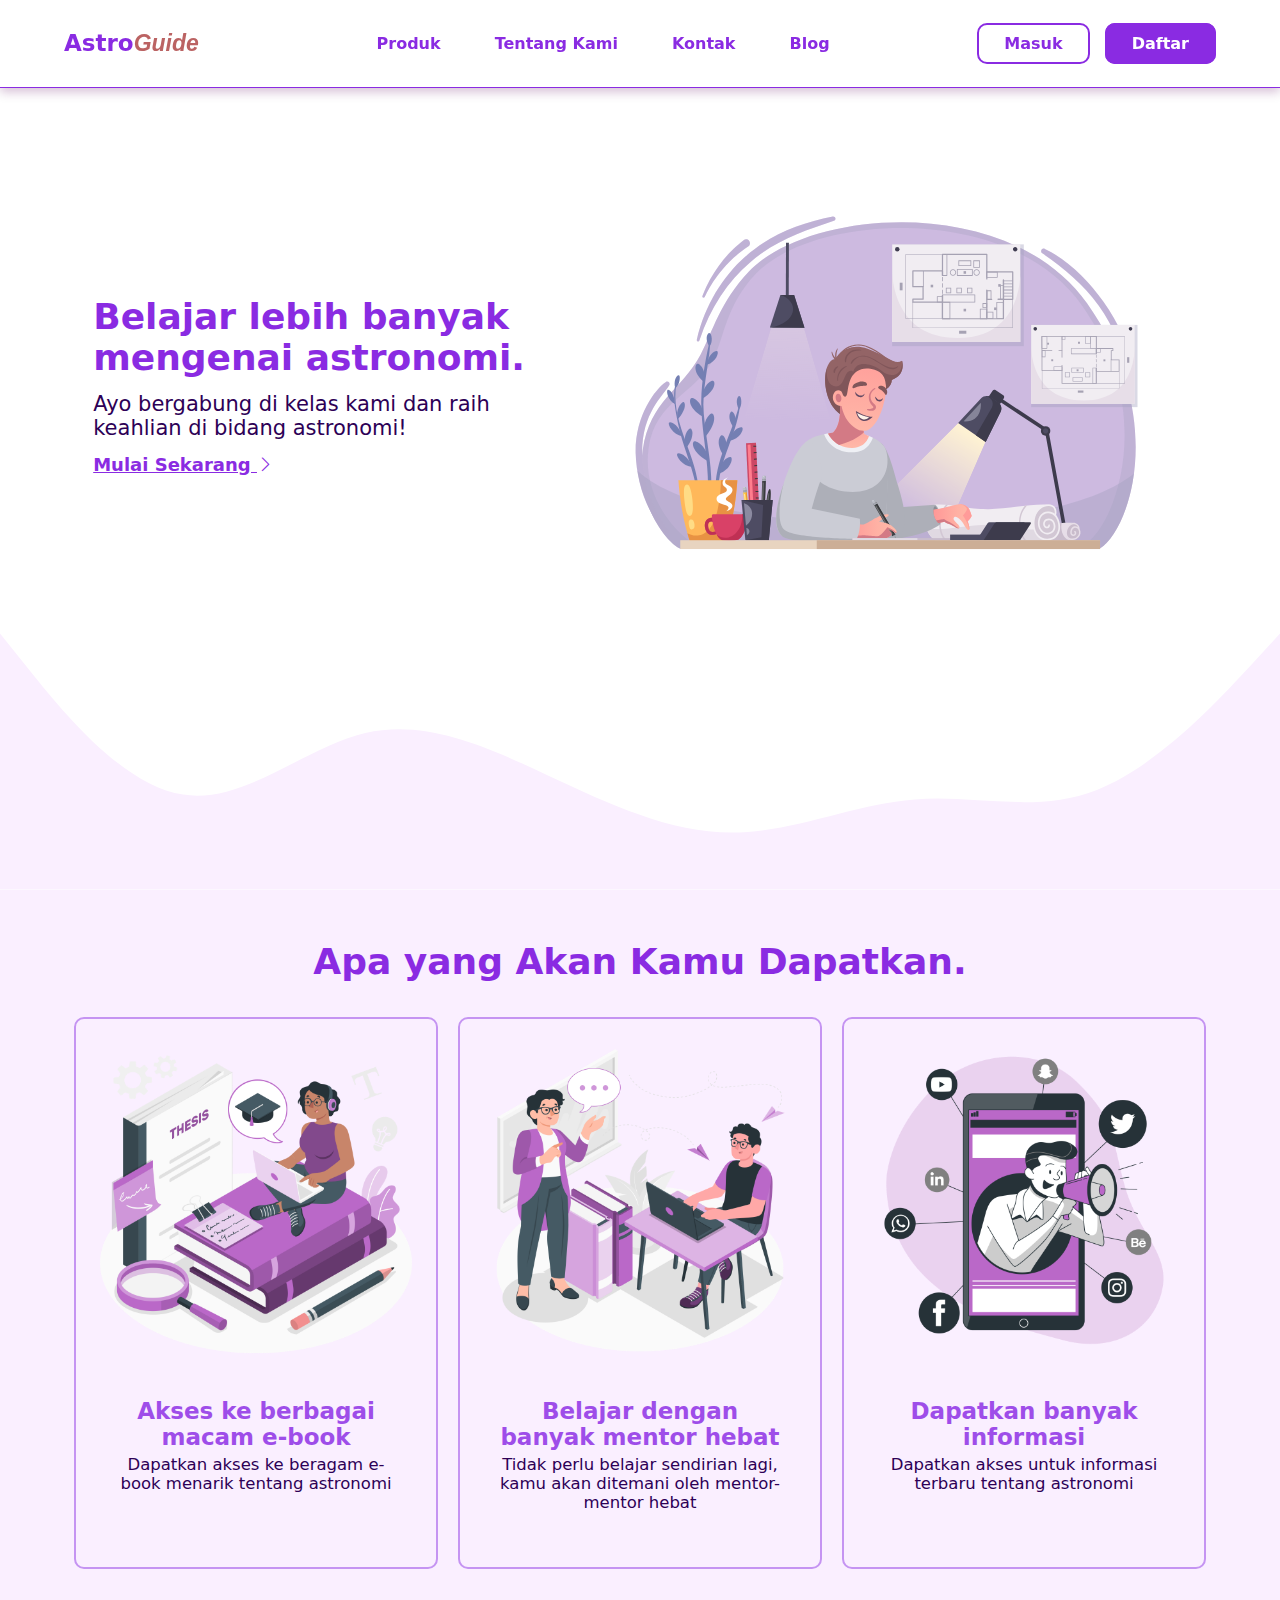
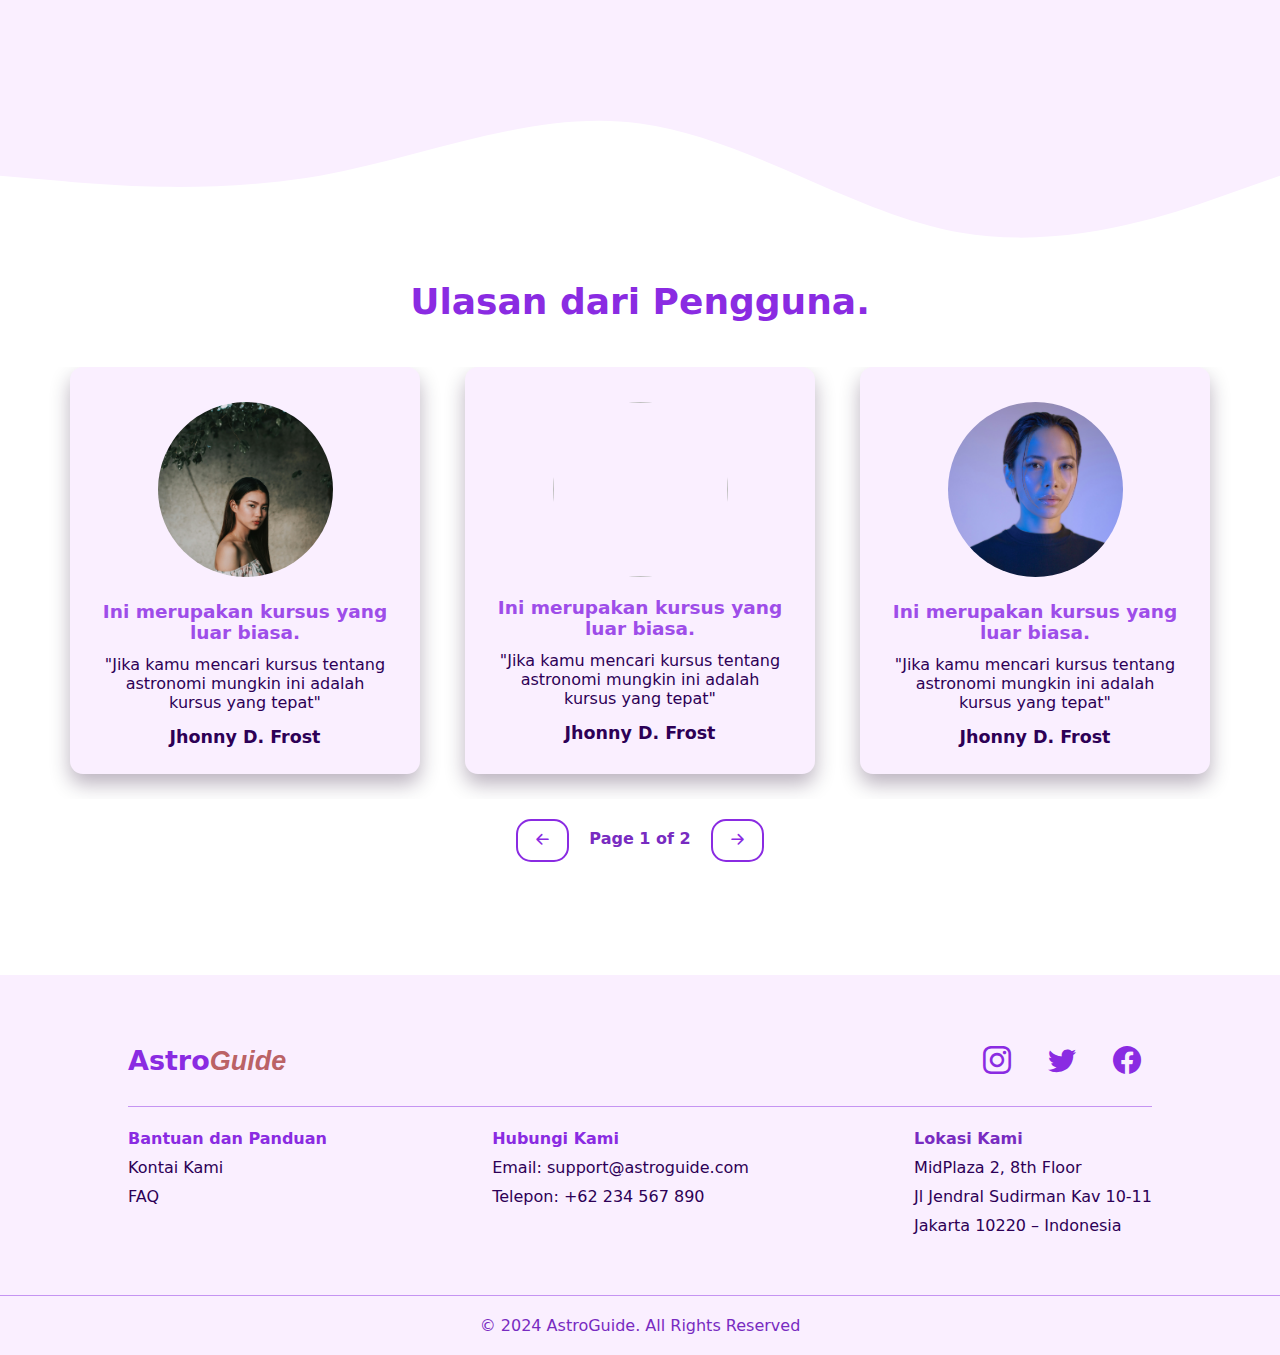
==== commit ba311ccf: "typo" ====
--- a/index.html
+++ b/index.html
@@ -179,6 +179,6 @@
         <p>© 2024 AstroGuide. All Rights Reserved</p>
     </footer>
           
-    <script src="js/index.js"></script>
+    <script src="js/main.js"></script>
 </body>
 </html>